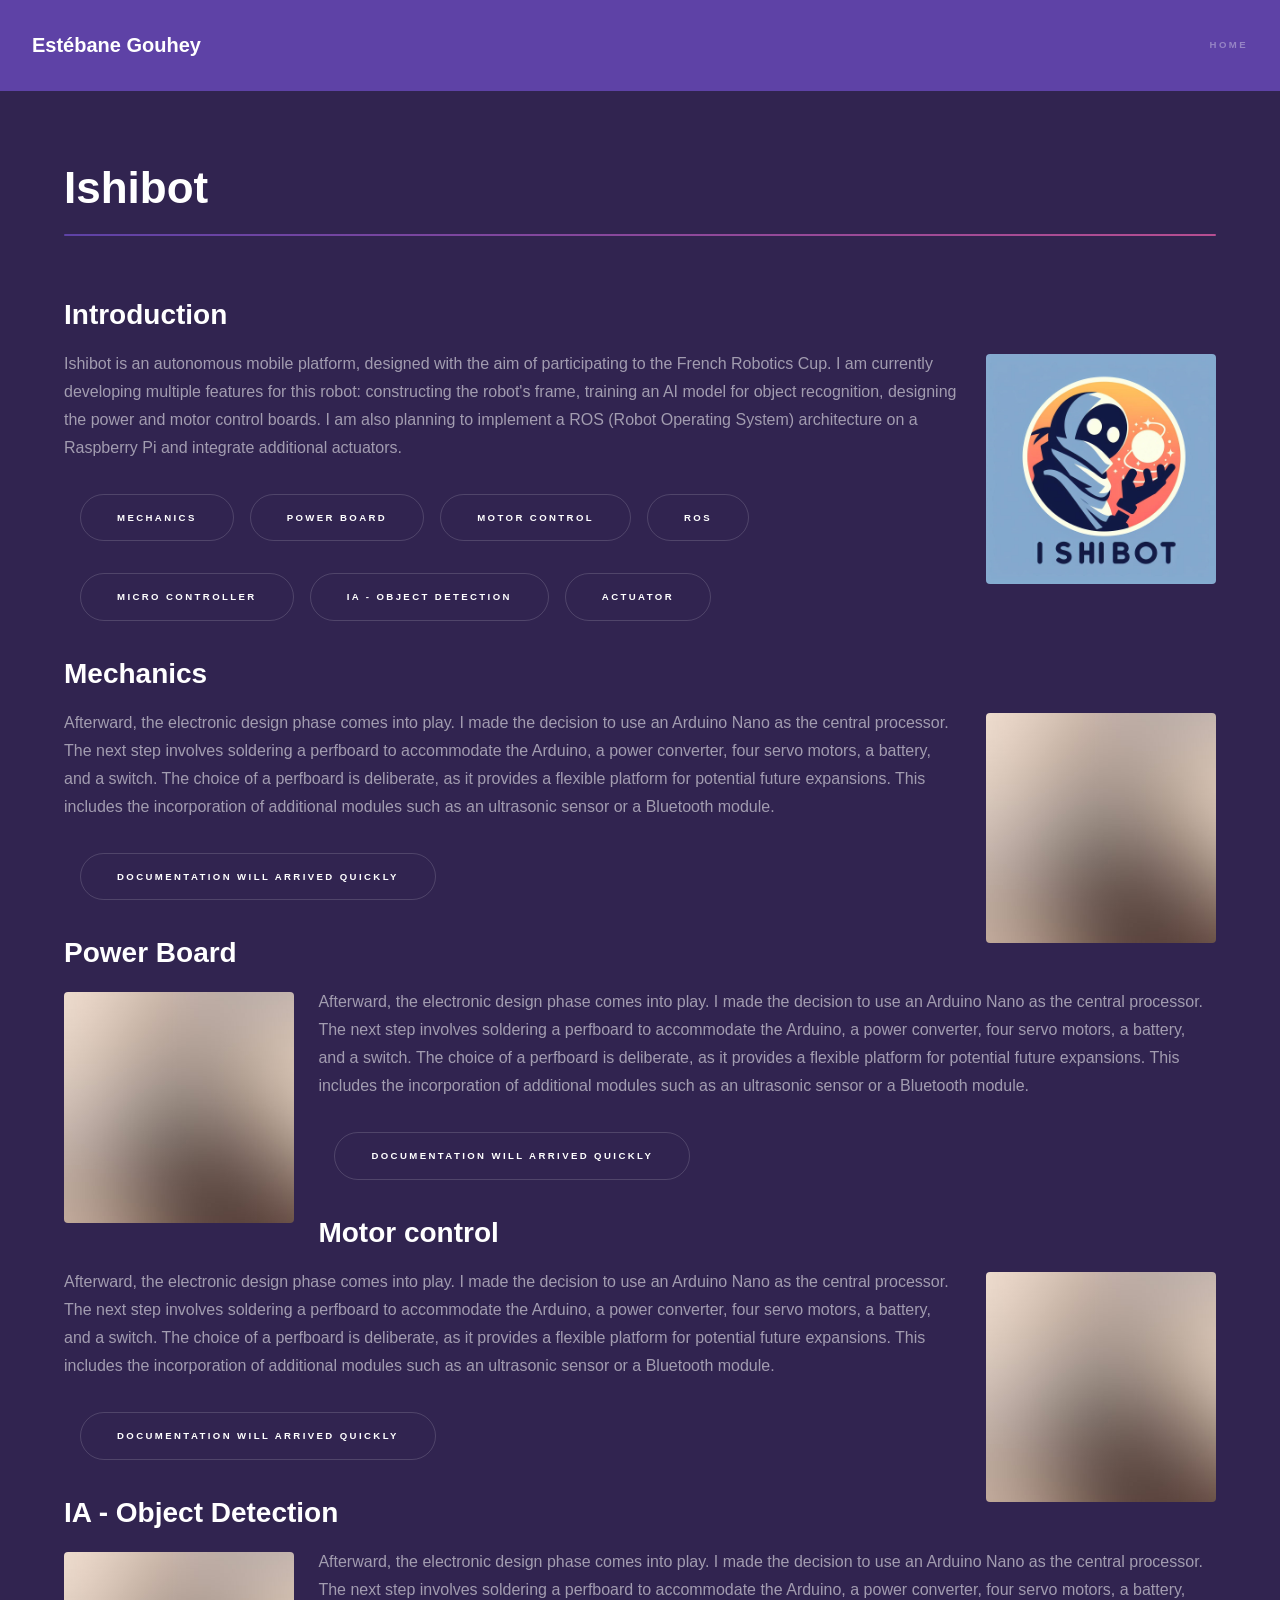
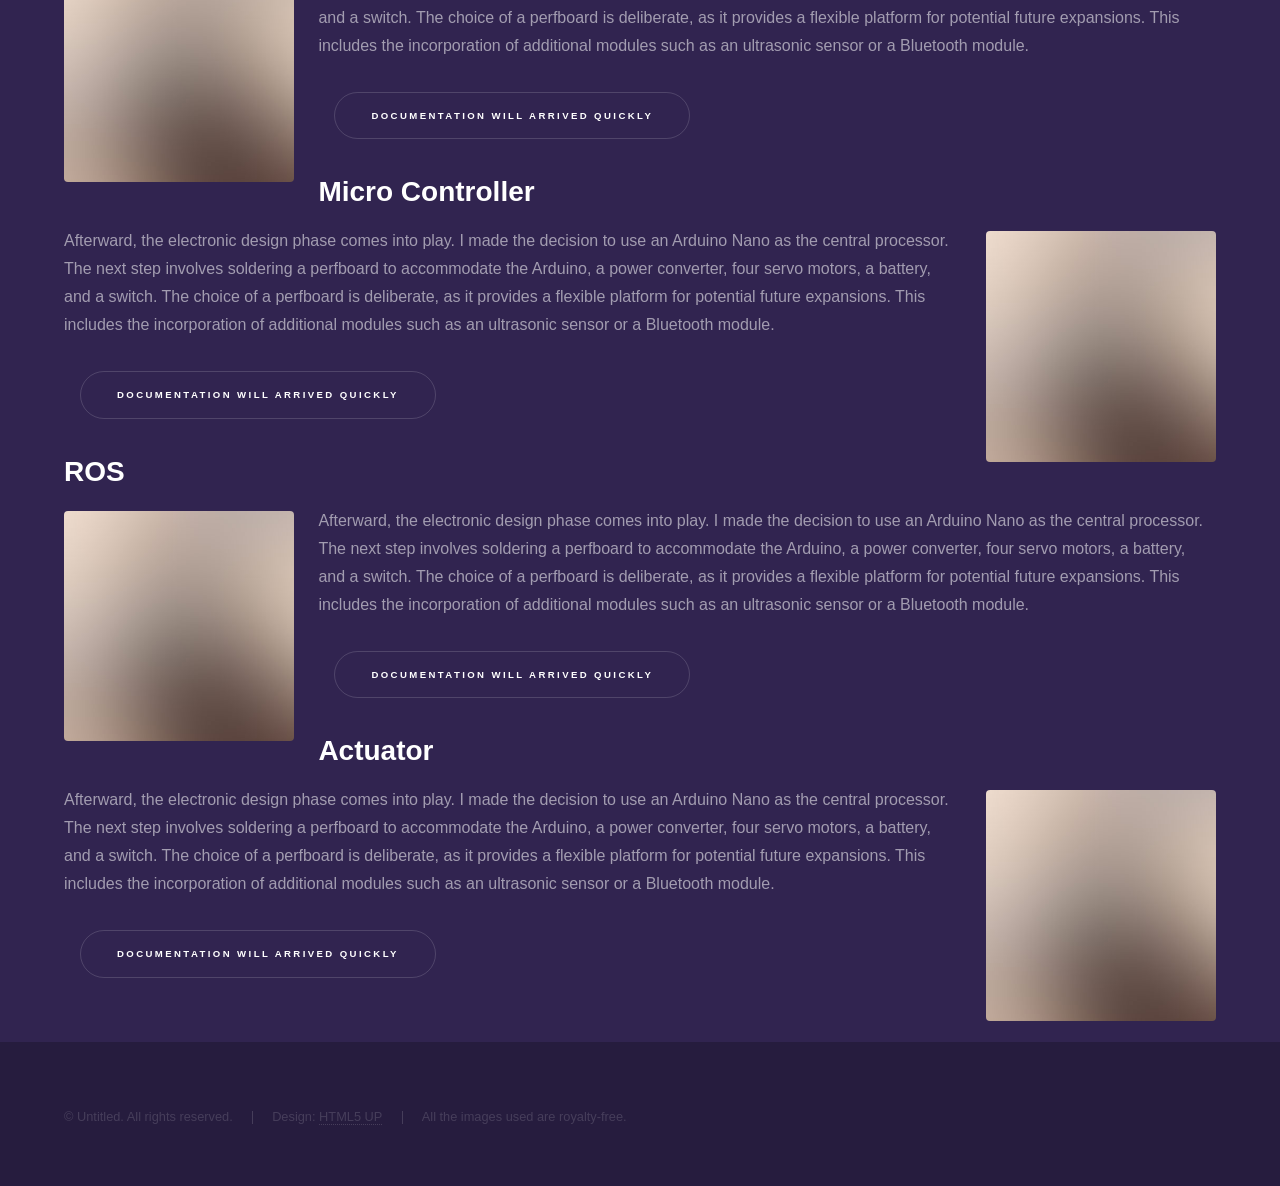
==== ishibot.html @ 33563139 "Add files via upload" ====
<!DOCTYPE HTML>
<html>
	<head>
		<title>ishibot</title>
		<meta charset="utf-8" />
		<meta name="viewport" content="width=device-width, initial-scale=1, user-scalable=no" />
		<link rel="stylesheet" href="assets/css/main.css" />
		<noscript><link rel="stylesheet" href="assets/css/noscript.css" /></noscript>
	</head>
	<body class="is-preload">

		<!-- Header -->
			<header id="header">
				<a href="index.html" class="title">Estébane Gouhey</a>
				<nav>
					<ul>
						<li><a href="index.html">Home</a></li>
					</ul>
				</nav>
			</header>

		<!-- Wrapper -->
			<div id="wrapper">

				<!-- Main -->
					<section id="main" class="wrapper">
						<div class="inner">
							<h1 class="major">Ishibot</h1>

							<section id="Introduction">
								<h2>Introduction</h2>
								<p><span class="image right"><img src="images/ishibot2.jpg" alt="" /></span>Ishibot is an autonomous mobile platform, designed with the aim of participating to the French Robotics Cup. I am currently developing multiple features for this robot: constructing the robot's frame, training an AI model for object recognition, designing the power and motor control boards. I am also planning to implement a ROS (Robot Operating System) architecture on a Raspberry Pi and integrate additional actuators.</p>
								<ul class="actions">
									<li><a href="#" class="button scrolly">Mechanics</a></li>
									<li><a href="#" class="button scrolly">Power Board</a></li>
									<li><a href="#" class="button scrolly">Motor Control</a></li>
									<li><a href="#" class="button scrolly">ROS</a></li>
								</ul>
								<ul class="actions">
									<li><a href="#" class="button scrolly">Micro Controller</a></li>
									<li><a href="#" class="button scrolly">IA - Object Detection</a></li>
									<li><a href="#" class="button scrolly">Actuator</a></li>
								</ul>
								
							</section>

							<section id="Mechanics">
								<h2>Mechanics</h2>
								<p><span class="image right"><img src="images/pic01.jpg" alt="" /></span>Afterward, the electronic design phase comes into play. I made the decision to use an Arduino Nano as the central processor. The next step involves soldering a perfboard to accommodate the Arduino, a power converter, four servo motors, a battery, and a switch. The choice of a perfboard is deliberate, as it provides a flexible platform for potential future expansions. This includes the incorporation of additional modules such as an ultrasonic sensor or a Bluetooth module.</p>
								<ul class="actions">
									<li><a href="" class="button">Documentation will arrived quickly</a></li>
								</ul>
							</section>

							<section id="Power Board">
								<h2>Power Board</h2>
								<p><span class="image left"><img src="images/pic01.jpg" alt="" /></span>Afterward, the electronic design phase comes into play. I made the decision to use an Arduino Nano as the central processor. The next step involves soldering a perfboard to accommodate the Arduino, a power converter, four servo motors, a battery, and a switch. The choice of a perfboard is deliberate, as it provides a flexible platform for potential future expansions. This includes the incorporation of additional modules such as an ultrasonic sensor or a Bluetooth module.</p>
								<ul class="actions">
									<li><a href="" class="button">Documentation will arrived quickly</a></li>
								</ul>
							</section>

							<section id="Motor control">
								<h2>Motor control</h2>
								<p><span class="image right"><img src="images/pic01.jpg" alt="" /></span>Afterward, the electronic design phase comes into play. I made the decision to use an Arduino Nano as the central processor. The next step involves soldering a perfboard to accommodate the Arduino, a power converter, four servo motors, a battery, and a switch. The choice of a perfboard is deliberate, as it provides a flexible platform for potential future expansions. This includes the incorporation of additional modules such as an ultrasonic sensor or a Bluetooth module.</p>
								<ul class="actions">
									<li><a href="" class="button">Documentation will arrived quickly</a></li>
								</ul>
							</section>

							<section id="IA - Object Detection">
								<h2>IA - Object Detection</h2>
								<p><span class="image left"><img src="images/pic01.jpg" alt="" /></span>Afterward, the electronic design phase comes into play. I made the decision to use an Arduino Nano as the central processor. The next step involves soldering a perfboard to accommodate the Arduino, a power converter, four servo motors, a battery, and a switch. The choice of a perfboard is deliberate, as it provides a flexible platform for potential future expansions. This includes the incorporation of additional modules such as an ultrasonic sensor or a Bluetooth module.</p>
								<ul class="actions">
									<li><a href="" class="button">Documentation will arrived quickly</a></li>
								</ul>
							</section>

							<section id="Micro Controller">
								<h2>Micro Controller</h2>
								<p><span class="image right"><img src="images/pic01.jpg" alt="" /></span>Afterward, the electronic design phase comes into play. I made the decision to use an Arduino Nano as the central processor. The next step involves soldering a perfboard to accommodate the Arduino, a power converter, four servo motors, a battery, and a switch. The choice of a perfboard is deliberate, as it provides a flexible platform for potential future expansions. This includes the incorporation of additional modules such as an ultrasonic sensor or a Bluetooth module.</p>
								<ul class="actions">
									<li><a href="" class="button">Documentation will arrived quickly</a></li>
								</ul>
							</section>

							<section id="ROS">
								<h2>ROS</h2>
								<p><span class="image left"><img src="images/pic01.jpg" alt="" /></span>Afterward, the electronic design phase comes into play. I made the decision to use an Arduino Nano as the central processor. The next step involves soldering a perfboard to accommodate the Arduino, a power converter, four servo motors, a battery, and a switch. The choice of a perfboard is deliberate, as it provides a flexible platform for potential future expansions. This includes the incorporation of additional modules such as an ultrasonic sensor or a Bluetooth module.</p>
								<ul class="actions">
									<li><a href="" class="button">Documentation will arrived quickly</a></li>
								</ul>
							</section>

							<section id="Actuator">
								<h2>Actuator</h2>
								<p><span class="image right"><img src="images/pic01.jpg" alt="" /></span>Afterward, the electronic design phase comes into play. I made the decision to use an Arduino Nano as the central processor. The next step involves soldering a perfboard to accommodate the Arduino, a power converter, four servo motors, a battery, and a switch. The choice of a perfboard is deliberate, as it provides a flexible platform for potential future expansions. This includes the incorporation of additional modules such as an ultrasonic sensor or a Bluetooth module.</p>
								<ul class="actions">
									<li><a href="" class="button">Documentation will arrived quickly</a></li>
								</ul>
							</section>
						</div>
					</section>

					

			</div>

		<!-- Footer -->
			<footer id="footer" class="wrapper alt">
				<div class="inner">
					<ul class="menu">
						<li>&copy; Untitled. All rights reserved.</li><li>Design: <a href="http://html5up.net">HTML5 UP</a></li><li>All the images used are royalty-free.</li>
					</ul>
				</div>
			</footer>

		<!-- Scripts -->
			<script src="assets/js/jquery.min.js"></script>
			<script src="assets/js/jquery.scrollex.min.js"></script>
			<script src="assets/js/jquery.scrolly.min.js"></script>
			<script src="assets/js/browser.min.js"></script>
			<script src="assets/js/breakpoints.min.js"></script>
			<script src="assets/js/util.js"></script>
			<script src="assets/js/main.js"></script>

	</body>
</html>
---- assets/css/main.css ----
@import url(fontawesome-all.min.css);

/*
	Hyperspace by HTML5 UP
	html5up.net | @ajlkn
	Free for personal and commercial use under the CCA 3.0 license (html5up.net/license)
*/

html, body, div, span, applet, object,
iframe, h1, h2, h3, h4, h5, h6, p, blockquote,
pre, a, abbr, acronym, address, big, cite,
code, del, dfn, em, img, ins, kbd, q, s, samp,
small, strike, strong, sub, sup, tt, var, b,
u, i, center, dl, dt, dd, ol, ul, li, fieldset,
form, label, legend, table, caption, tbody,
tfoot, thead, tr, th, td, article, aside,
canvas, details, embed, figure, figcaption,
footer, header, hgroup, menu, nav, output, ruby,
section, summary, time, mark, audio, video {
	margin: 0;
	padding: 0;
	border: 0;
	font-size: 100%;
	font: inherit;
	vertical-align: baseline;}

article, aside, details, figcaption, figure,
footer, header, hgroup, menu, nav, section {
	display: block;}

body {
	line-height: 1;
}

ol, ul {
	list-style: none;
}

blockquote, q {
	quotes: none;
}

	blockquote:before, blockquote:after, q:before, q:after {
		content: '';
		content: none;
	}

table {
	border-collapse: collapse;
	border-spacing: 0;
}

body {
	-webkit-text-size-adjust: none;
}

mark {
	background-color: transparent;
	color: inherit;
}

input::-moz-focus-inner {
	border: 0;
	padding: 0;
}

input, select, textarea {
	-moz-appearance: none;
	-webkit-appearance: none;
	-ms-appearance: none;
	appearance: none;
}

/* Basic */

	@-ms-viewport {
		width: device-width;
	}

	body {
		-ms-overflow-style: scrollbar;
	}

	@media screen and (max-width: 480px) {

		html, body {
			min-width: 320px;
		}

	}

	html {
		box-sizing: border-box;
	}

	*, *:before, *:after {
		box-sizing: inherit;
	}

	body {
		background: #312450;
	}

		body.is-preload *, body.is-preload *:before, body.is-preload *:after {
			-moz-animation: none !important;
			-webkit-animation: none !important;
			-ms-animation: none !important;
			animation: none !important;
			-moz-transition: none !important;
			-webkit-transition: none !important;
			-ms-transition: none !important;
			transition: none !important;
		}

/* Type */

	body, input, select, textarea {
		color: rgba(255, 255, 255, 0.55);
		font-family: Arial, Helvetica, sans-serif;
		font-size: 16.5pt;
		font-weight: normal;
		line-height: 1.75;
	}

		@media screen and (max-width: 1680px) {

			body, input, select, textarea {
				font-size: 13pt;
			}

		}

		@media screen and (max-width: 1280px) {

			body, input, select, textarea {
				font-size: 12pt;
			}

		}

		@media screen and (max-width: 360px) {

			body, input, select, textarea {
				font-size: 11pt;
			}

		}

	a {
		-moz-transition: color 0.2s ease, border-bottom-color 0.2s ease;
		-webkit-transition: color 0.2s ease, border-bottom-color 0.2s ease;
		-ms-transition: color 0.2s ease, border-bottom-color 0.2s ease;
		transition: color 0.2s ease, border-bottom-color 0.2s ease;
		border-bottom: dotted 1px rgba(255, 255, 255, 0.35);
		color: inherit;
		text-decoration: none;
	}

		a:hover {
			border-bottom-color: transparent;
			color: #ffffff;
		}

	strong, b {
		color: #ffffff;
		font-weight: bold;
	}

	em, i {
		font-style: italic;
	}

	p {
		margin: 0 0 2em 0;
	}

	h1, h2, h3, h4, h5, h6 {
		color: #ffffff;
		font-weight: bold;
		line-height: 1.5;
		margin: 0 0 0.5em 0;
	}

		h1 a, h2 a, h3 a, h4 a, h5 a, h6 a {
			color: inherit;
			text-decoration: none;
		}

	h1 {
		font-size: 2.75em;
	}

		h1.major {
			margin: 0 0 1.3em 0;
			position: relative;
			padding-bottom: 0.35em;
		}

			h1.major:after {
				background-image: -moz-linear-gradient(to right, #5e42a6, #b74e91);
				background-image: -webkit-linear-gradient(to right, #5e42a6, #b74e91);
				background-image: -ms-linear-gradient(to right, #5e42a6, #b74e91);
				background-image: linear-gradient(to right, #5e42a6, #b74e91);
				-moz-transition: max-width 0.2s ease;
				-webkit-transition: max-width 0.2s ease;
				-ms-transition: max-width 0.2s ease;
				transition: max-width 0.2s ease;
				border-radius: 0.2em;
				bottom: 0;
				content: '';
				height: 0.05em;
				position: absolute;
				right: 0;
				width: 100%;
			}

	h2 {
		font-size: 1.75em;
	}

	h3 {
		font-size: 1.1em;
	}

	h4 {
		font-size: 1em;
	}

	h5 {
		font-size: 0.8em;
	}

	h6 {
		font-size: 0.6em;
	}

	@media screen and (max-width: 736px) {

		h1 {
			font-size: 2em;
		}

		h2 {
			font-size: 1.25em;
		}

		h3 {
			font-size: 1em;
		}

		h4 {
			font-size: 0.8em;
		}

		h5 {
			font-size: 0.6em;
		}

		h6 {
			font-size: 0.6em;
		}

	}

	sub {
		font-size: 0.8em;
		position: relative;
		top: 0.5em;
	}

	sup {
		font-size: 0.8em;
		position: relative;
		top: -0.5em;
	}

	blockquote {
		border-left: solid 4px rgba(255, 255, 255, 0.15);
		font-style: italic;
		margin: 0 0 2em 0;
		padding: 0.5em 0 0.5em 2em;
	}

	code {
		background: rgba(255, 255, 255, 0.05);
		border-radius: 0.25em;
		border: solid 1px rgba(255, 255, 255, 0.15);
		font-family: "Courier New", monospace;
		font-size: 0.9em;
		margin: 0 0.25em;
		padding: 0.25em 0.65em;
	}

	pre {
		-webkit-overflow-scrolling: touch;
		font-family: "Courier New", monospace;
		font-size: 0.9em;
		margin: 0 0 2em 0;
	}

		pre code {
			display: block;
			line-height: 1.75em;
			padding: 1em 1.5em;
			overflow-x: auto;
		}

	hr {
		border: 0;
		border-bottom: solid 1px rgba(255, 255, 255, 0.15);
		margin: 2em 0;
	}

		hr.major {
			margin: 3em 0;
		}

	.align-left {
		text-align: left;
	}

	.align-center {
		text-align: center;
	}

	.align-right {
		text-align: right;
	}

/* Row */

	.row {
		display: flex;
		flex-wrap: wrap;
		box-sizing: border-box;
		align-items: stretch;
	}

		.row > * {
			box-sizing: border-box;
		}

		.row.gtr-uniform > * > :last-child {
			margin-bottom: 0;
		}

		.row.aln-left {
			justify-content: flex-start;
		}

		.row.aln-center {
			justify-content: center;
		}

		.row.aln-right {
			justify-content: flex-end;
		}

		.row.aln-top {
			align-items: flex-start;
		}

		.row.aln-middle {
			align-items: center;
		}

		.row.aln-bottom {
			align-items: flex-end;
		}

		.row > .imp {
			order: -1;
		}

		.row > .col-1 {
			width: 8.33333%;
		}

		.row > .off-1 {
			margin-left: 8.33333%;
		}

		.row > .col-2 {
			width: 16.66667%;
		}

		.row > .off-2 {
			margin-left: 16.66667%;
		}

		.row > .col-3 {
			width: 25%;
		}

		.row > .off-3 {
			margin-left: 25%;
		}

		.row > .col-4 {
			width: 33.33333%;
		}

		.row > .off-4 {
			margin-left: 33.33333%;
		}

		.row > .col-5 {
			width: 41.66667%;
		}

		.row > .off-5 {
			margin-left: 41.66667%;
		}

		.row > .col-6 {
			width: 50%;
		}

		.row > .off-6 {
			margin-left: 50%;
		}

		.row > .col-7 {
			width: 58.33333%;
		}

		.row > .off-7 {
			margin-left: 58.33333%;
		}

		.row > .col-8 {
			width: 66.66667%;
		}

		.row > .off-8 {
			margin-left: 66.66667%;
		}

		.row > .col-9 {
			width: 75%;
		}

		.row > .off-9 {
			margin-left: 75%;
		}

		.row > .col-10 {
			width: 83.33333%;
		}

		.row > .off-10 {
			margin-left: 83.33333%;
		}

		.row > .col-11 {
			width: 91.66667%;
		}

		.row > .off-11 {
			margin-left: 91.66667%;
		}

		.row > .col-12 {
			width: 100%;
		}

		.row > .off-12 {
			margin-left: 100%;
		}

		.row.gtr-0 {
			margin-top: 0;
			margin-left: 0em;
		}

			.row.gtr-0 > * {
				padding: 0 0 0 0em;
			}

			.row.gtr-0.gtr-uniform {
				margin-top: 0em;
			}

				.row.gtr-0.gtr-uniform > * {
					padding-top: 0em;
				}

		.row.gtr-25 {
			margin-top: 0;
			margin-left: -0.375em;
		}

			.row.gtr-25 > * {
				padding: 0 0 0 0.375em;
			}

			.row.gtr-25.gtr-uniform {
				margin-top: -0.375em;
			}

				.row.gtr-25.gtr-uniform > * {
					padding-top: 0.375em;
				}

		.row.gtr-50 {
			margin-top: 0;
			margin-left: -0.75em;
		}

			.row.gtr-50 > * {
				padding: 0 0 0 0.75em;
			}

			.row.gtr-50.gtr-uniform {
				margin-top: -0.75em;
			}

				.row.gtr-50.gtr-uniform > * {
					padding-top: 0.75em;
				}

		.row {
			margin-top: 0;
			margin-left: -1.5em;
		}

			.row > * {
				padding: 0 0 0 1.5em;
			}

			.row.gtr-uniform {
				margin-top: -1.5em;
			}

				.row.gtr-uniform > * {
					padding-top: 1.5em;
				}

		.row.gtr-150 {
			margin-top: 0;
			margin-left: -2.25em;
		}

			.row.gtr-150 > * {
				padding: 0 0 0 2.25em;
			}

			.row.gtr-150.gtr-uniform {
				margin-top: -2.25em;
			}

				.row.gtr-150.gtr-uniform > * {
					padding-top: 2.25em;
				}

		.row.gtr-200 {
			margin-top: 0;
			margin-left: -3em;
		}

			.row.gtr-200 > * {
				padding: 0 0 0 3em;
			}

			.row.gtr-200.gtr-uniform {
				margin-top: -3em;
			}

				.row.gtr-200.gtr-uniform > * {
					padding-top: 3em;
				}

		@media screen and (max-width: 1680px) {

			.row {
				display: flex;
				flex-wrap: wrap;
				box-sizing: border-box;
				align-items: stretch;
			}

				.row > * {
					box-sizing: border-box;
				}

				.row.gtr-uniform > * > :last-child {
					margin-bottom: 0;
				}

				.row.aln-left {
					justify-content: flex-start;
				}

				.row.aln-center {
					justify-content: center;
				}

				.row.aln-right {
					justify-content: flex-end;
				}

				.row.aln-top {
					align-items: flex-start;
				}

				.row.aln-middle {
					align-items: center;
				}

				.row.aln-bottom {
					align-items: flex-end;
				}

				.row > .imp-xlarge {
					order: -1;
				}

				.row > .col-1-xlarge {
					width: 8.33333%;
				}

				.row > .off-1-xlarge {
					margin-left: 8.33333%;
				}

				.row > .col-2-xlarge {
					width: 16.66667%;
				}

				.row > .off-2-xlarge {
					margin-left: 16.66667%;
				}

				.row > .col-3-xlarge {
					width: 25%;
				}

				.row > .off-3-xlarge {
					margin-left: 25%;
				}

				.row > .col-4-xlarge {
					width: 33.33333%;
				}

				.row > .off-4-xlarge {
					margin-left: 33.33333%;
				}

				.row > .col-5-xlarge {
					width: 41.66667%;
				}

				.row > .off-5-xlarge {
					margin-left: 41.66667%;
				}

				.row > .col-6-xlarge {
					width: 50%;
				}

				.row > .off-6-xlarge {
					margin-left: 50%;
				}

				.row > .col-7-xlarge {
					width: 58.33333%;
				}

				.row > .off-7-xlarge {
					margin-left: 58.33333%;
				}

				.row > .col-8-xlarge {
					width: 66.66667%;
				}

				.row > .off-8-xlarge {
					margin-left: 66.66667%;
				}

				.row > .col-9-xlarge {
					width: 75%;
				}

				.row > .off-9-xlarge {
					margin-left: 75%;
				}

				.row > .col-10-xlarge {
					width: 83.33333%;
				}

				.row > .off-10-xlarge {
					margin-left: 83.33333%;
				}

				.row > .col-11-xlarge {
					width: 91.66667%;
				}

				.row > .off-11-xlarge {
					margin-left: 91.66667%;
				}

				.row > .col-12-xlarge {
					width: 100%;
				}

				.row > .off-12-xlarge {
					margin-left: 100%;
				}

				.row.gtr-0 {
					margin-top: 0;
					margin-left: 0em;
				}

					.row.gtr-0 > * {
						padding: 0 0 0 0em;
					}

					.row.gtr-0.gtr-uniform {
						margin-top: 0em;
					}

						.row.gtr-0.gtr-uniform > * {
							padding-top: 0em;
						}

				.row.gtr-25 {
					margin-top: 0;
					margin-left: -0.375em;
				}

					.row.gtr-25 > * {
						padding: 0 0 0 0.375em;
					}

					.row.gtr-25.gtr-uniform {
						margin-top: -0.375em;
					}

						.row.gtr-25.gtr-uniform > * {
							padding-top: 0.375em;
						}

				.row.gtr-50 {
					margin-top: 0;
					margin-left: -0.75em;
				}

					.row.gtr-50 > * {
						padding: 0 0 0 0.75em;
					}

					.row.gtr-50.gtr-uniform {
						margin-top: -0.75em;
					}

						.row.gtr-50.gtr-uniform > * {
							padding-top: 0.75em;
						}

				.row {
					margin-top: 0;
					margin-left: -1.5em;
				}

					.row > * {
						padding: 0 0 0 1.5em;
					}

					.row.gtr-uniform {
						margin-top: -1.5em;
					}

						.row.gtr-uniform > * {
							padding-top: 1.5em;
						}

				.row.gtr-150 {
					margin-top: 0;
					margin-left: -2.25em;
				}

					.row.gtr-150 > * {
						padding: 0 0 0 2.25em;
					}

					.row.gtr-150.gtr-uniform {
						margin-top: -2.25em;
					}

						.row.gtr-150.gtr-uniform > * {
							padding-top: 2.25em;
						}

				.row.gtr-200 {
					margin-top: 0;
					margin-left: -3em;
				}

					.row.gtr-200 > * {
						padding: 0 0 0 3em;
					}

					.row.gtr-200.gtr-uniform {
						margin-top: -3em;
					}

						.row.gtr-200.gtr-uniform > * {
							padding-top: 3em;
						}

		}

		@media screen and (max-width: 1280px) {

			.row {
				display: flex;
				flex-wrap: wrap;
				box-sizing: border-box;
				align-items: stretch;
			}

				.row > * {
					box-sizing: border-box;
				}

				.row.gtr-uniform > * > :last-child {
					margin-bottom: 0;
				}

				.row.aln-left {
					justify-content: flex-start;
				}

				.row.aln-center {
					justify-content: center;
				}

				.row.aln-right {
					justify-content: flex-end;
				}

				.row.aln-top {
					align-items: flex-start;
				}

				.row.aln-middle {
					align-items: center;
				}

				.row.aln-bottom {
					align-items: flex-end;
				}

				.row > .imp-large {
					order: -1;
				}

				.row > .col-1-large {
					width: 8.33333%;
				}

				.row > .off-1-large {
					margin-left: 8.33333%;
				}

				.row > .col-2-large {
					width: 16.66667%;
				}

				.row > .off-2-large {
					margin-left: 16.66667%;
				}

				.row > .col-3-large {
					width: 25%;
				}

				.row > .off-3-large {
					margin-left: 25%;
				}

				.row > .col-4-large {
					width: 33.33333%;
				}

				.row > .off-4-large {
					margin-left: 33.33333%;
				}

				.row > .col-5-large {
					width: 41.66667%;
				}

				.row > .off-5-large {
					margin-left: 41.66667%;
				}

				.row > .col-6-large {
					width: 50%;
				}

				.row > .off-6-large {
					margin-left: 50%;
				}

				.row > .col-7-large {
					width: 58.33333%;
				}

				.row > .off-7-large {
					margin-left: 58.33333%;
				}

				.row > .col-8-large {
					width: 66.66667%;
				}

				.row > .off-8-large {
					margin-left: 66.66667%;
				}

				.row > .col-9-large {
					width: 75%;
				}

				.row > .off-9-large {
					margin-left: 75%;
				}

				.row > .col-10-large {
					width: 83.33333%;
				}

				.row > .off-10-large {
					margin-left: 83.33333%;
				}

				.row > .col-11-large {
					width: 91.66667%;
				}

				.row > .off-11-large {
					margin-left: 91.66667%;
				}

				.row > .col-12-large {
					width: 100%;
				}

				.row > .off-12-large {
					margin-left: 100%;
				}

				.row.gtr-0 {
					margin-top: 0;
					margin-left: 0em;
				}

					.row.gtr-0 > * {
						padding: 0 0 0 0em;
					}

					.row.gtr-0.gtr-uniform {
						margin-top: 0em;
					}

						.row.gtr-0.gtr-uniform > * {
							padding-top: 0em;
						}

				.row.gtr-25 {
					margin-top: 0;
					margin-left: -0.375em;
				}

					.row.gtr-25 > * {
						padding: 0 0 0 0.375em;
					}

					.row.gtr-25.gtr-uniform {
						margin-top: -0.375em;
					}

						.row.gtr-25.gtr-uniform > * {
							padding-top: 0.375em;
						}

				.row.gtr-50 {
					margin-top: 0;
					margin-left: -0.75em;
				}

					.row.gtr-50 > * {
						padding: 0 0 0 0.75em;
					}

					.row.gtr-50.gtr-uniform {
						margin-top: -0.75em;
					}

						.row.gtr-50.gtr-uniform > * {
							padding-top: 0.75em;
						}

				.row {
					margin-top: 0;
					margin-left: -1.5em;
				}

					.row > * {
						padding: 0 0 0 1.5em;
					}

					.row.gtr-uniform {
						margin-top: -1.5em;
					}

						.row.gtr-uniform > * {
							padding-top: 1.5em;
						}

				.row.gtr-150 {
					margin-top: 0;
					margin-left: -2.25em;
				}

					.row.gtr-150 > * {
						padding: 0 0 0 2.25em;
					}

					.row.gtr-150.gtr-uniform {
						margin-top: -2.25em;
					}

						.row.gtr-150.gtr-uniform > * {
							padding-top: 2.25em;
						}

				.row.gtr-200 {
					margin-top: 0;
					margin-left: -3em;
				}

					.row.gtr-200 > * {
						padding: 0 0 0 3em;
					}

					.row.gtr-200.gtr-uniform {
						margin-top: -3em;
					}

						.row.gtr-200.gtr-uniform > * {
							padding-top: 3em;
						}

		}

		@media screen and (max-width: 980px) {

			.row {
				display: flex;
				flex-wrap: wrap;
				box-sizing: border-box;
				align-items: stretch;
			}

				.row > * {
					box-sizing: border-box;
				}

				.row.gtr-uniform > * > :last-child {
					margin-bottom: 0;
				}

				.row.aln-left {
					justify-content: flex-start;
				}

				.row.aln-center {
					justify-content: center;
				}

				.row.aln-right {
					justify-content: flex-end;
				}

				.row.aln-top {
					align-items: flex-start;
				}

				.row.aln-middle {
					align-items: center;
				}

				.row.aln-bottom {
					align-items: flex-end;
				}

				.row > .imp-medium {
					order: -1;
				}

				.row > .col-1-medium {
					width: 8.33333%;
				}

				.row > .off-1-medium {
					margin-left: 8.33333%;
				}

				.row > .col-2-medium {
					width: 16.66667%;
				}

				.row > .off-2-medium {
					margin-left: 16.66667%;
				}

				.row > .col-3-medium {
					width: 25%;
				}

				.row > .off-3-medium {
					margin-left: 25%;
				}

				.row > .col-4-medium {
					width: 33.33333%;
				}

				.row > .off-4-medium {
					margin-left: 33.33333%;
				}

				.row > .col-5-medium {
					width: 41.66667%;
				}

				.row > .off-5-medium {
					margin-left: 41.66667%;
				}

				.row > .col-6-medium {
					width: 50%;
				}

				.row > .off-6-medium {
					margin-left: 50%;
				}

				.row > .col-7-medium {
					width: 58.33333%;
				}

				.row > .off-7-medium {
					margin-left: 58.33333%;
				}

				.row > .col-8-medium {
					width: 66.66667%;
				}

				.row > .off-8-medium {
					margin-left: 66.66667%;
				}

				.row > .col-9-medium {
					width: 75%;
				}

				.row > .off-9-medium {
					margin-left: 75%;
				}

				.row > .col-10-medium {
					width: 83.33333%;
				}

				.row > .off-10-medium {
					margin-left: 83.33333%;
				}

				.row > .col-11-medium {
					width: 91.66667%;
				}

				.row > .off-11-medium {
					margin-left: 91.66667%;
				}

				.row > .col-12-medium {
					width: 100%;
				}

				.row > .off-12-medium {
					margin-left: 100%;
				}

				.row.gtr-0 {
					margin-top: 0;
					margin-left: 0em;
				}

					.row.gtr-0 > * {
						padding: 0 0 0 0em;
					}

					.row.gtr-0.gtr-uniform {
						margin-top: 0em;
					}

						.row.gtr-0.gtr-uniform > * {
							padding-top: 0em;
						}

				.row.gtr-25 {
					margin-top: 0;
					margin-left: -0.375em;
				}

					.row.gtr-25 > * {
						padding: 0 0 0 0.375em;
					}

					.row.gtr-25.gtr-uniform {
						margin-top: -0.375em;
					}

						.row.gtr-25.gtr-uniform > * {
							padding-top: 0.375em;
						}

				.row.gtr-50 {
					margin-top: 0;
					margin-left: -0.75em;
				}

					.row.gtr-50 > * {
						padding: 0 0 0 0.75em;
					}

					.row.gtr-50.gtr-uniform {
						margin-top: -0.75em;
					}

						.row.gtr-50.gtr-uniform > * {
							padding-top: 0.75em;
						}

				.row {
					margin-top: 0;
					margin-left: -1.5em;
				}

					.row > * {
						padding: 0 0 0 1.5em;
					}

					.row.gtr-uniform {
						margin-top: -1.5em;
					}

						.row.gtr-uniform > * {
							padding-top: 1.5em;
						}

				.row.gtr-150 {
					margin-top: 0;
					margin-left: -2.25em;
				}

					.row.gtr-150 > * {
						padding: 0 0 0 2.25em;
					}

					.row.gtr-150.gtr-uniform {
						margin-top: -2.25em;
					}

						.row.gtr-150.gtr-uniform > * {
							padding-top: 2.25em;
						}

				.row.gtr-200 {
					margin-top: 0;
					margin-left: -3em;
				}

					.row.gtr-200 > * {
						padding: 0 0 0 3em;
					}

					.row.gtr-200.gtr-uniform {
						margin-top: -3em;
					}

						.row.gtr-200.gtr-uniform > * {
							padding-top: 3em;
						}

		}

		@media screen and (max-width: 736px) {

			.row {
				display: flex;
				flex-wrap: wrap;
				box-sizing: border-box;
				align-items: stretch;
			}

				.row > * {
					box-sizing: border-box;
				}

				.row.gtr-uniform > * > :last-child {
					margin-bottom: 0;
				}

				.row.aln-left {
					justify-content: flex-start;
				}

				.row.aln-center {
					justify-content: center;
				}

				.row.aln-right {
					justify-content: flex-end;
				}

				.row.aln-top {
					align-items: flex-start;
				}

				.row.aln-middle {
					align-items: center;
				}

				.row.aln-bottom {
					align-items: flex-end;
				}

				.row > .imp-small {
					order: -1;
				}

				.row > .col-1-small {
					width: 8.33333%;
				}

				.row > .off-1-small {
					margin-left: 8.33333%;
				}

				.row > .col-2-small {
					width: 16.66667%;
				}

				.row > .off-2-small {
					margin-left: 16.66667%;
				}

				.row > .col-3-small {
					width: 25%;
				}

				.row > .off-3-small {
					margin-left: 25%;
				}

				.row > .col-4-small {
					width: 33.33333%;
				}

				.row > .off-4-small {
					margin-left: 33.33333%;
				}

				.row > .col-5-small {
					width: 41.66667%;
				}

				.row > .off-5-small {
					margin-left: 41.66667%;
				}

				.row > .col-6-small {
					width: 50%;
				}

				.row > .off-6-small {
					margin-left: 50%;
				}

				.row > .col-7-small {
					width: 58.33333%;
				}

				.row > .off-7-small {
					margin-left: 58.33333%;
				}

				.row > .col-8-small {
					width: 66.66667%;
				}

				.row > .off-8-small {
					margin-left: 66.66667%;
				}

				.row > .col-9-small {
					width: 75%;
				}

				.row > .off-9-small {
					margin-left: 75%;
				}

				.row > .col-10-small {
					width: 83.33333%;
				}

				.row > .off-10-small {
					margin-left: 83.33333%;
				}

				.row > .col-11-small {
					width: 91.66667%;
				}

				.row > .off-11-small {
					margin-left: 91.66667%;
				}

				.row > .col-12-small {
					width: 100%;
				}

				.row > .off-12-small {
					margin-left: 100%;
				}

				.row.gtr-0 {
					margin-top: 0;
					margin-left: 0em;
				}

					.row.gtr-0 > * {
						padding: 0 0 0 0em;
					}

					.row.gtr-0.gtr-uniform {
						margin-top: 0em;
					}

						.row.gtr-0.gtr-uniform > * {
							padding-top: 0em;
						}

				.row.gtr-25 {
					margin-top: 0;
					margin-left: -0.375em;
				}

					.row.gtr-25 > * {
						padding: 0 0 0 0.375em;
					}

					.row.gtr-25.gtr-uniform {
						margin-top: -0.375em;
					}

						.row.gtr-25.gtr-uniform > * {
							padding-top: 0.375em;
						}

				.row.gtr-50 {
					margin-top: 0;
					margin-left: -0.75em;
				}

					.row.gtr-50 > * {
						padding: 0 0 0 0.75em;
					}

					.row.gtr-50.gtr-uniform {
						margin-top: -0.75em;
					}

						.row.gtr-50.gtr-uniform > * {
							padding-top: 0.75em;
						}

				.row {
					margin-top: 0;
					margin-left: -1.5em;
				}

					.row > * {
						padding: 0 0 0 1.5em;
					}

					.row.gtr-uniform {
						margin-top: -1.5em;
					}

						.row.gtr-uniform > * {
							padding-top: 1.5em;
						}

				.row.gtr-150 {
					margin-top: 0;
					margin-left: -2.25em;
				}

					.row.gtr-150 > * {
						padding: 0 0 0 2.25em;
					}

					.row.gtr-150.gtr-uniform {
						margin-top: -2.25em;
					}

						.row.gtr-150.gtr-uniform > * {
							padding-top: 2.25em;
						}

				.row.gtr-200 {
					margin-top: 0;
					margin-left: -3em;
				}

					.row.gtr-200 > * {
						padding: 0 0 0 3em;
					}

					.row.gtr-200.gtr-uniform {
						margin-top: -3em;
					}

						.row.gtr-200.gtr-uniform > * {
							padding-top: 3em;
						}

		}

		@media screen and (max-width: 480px) {

			.row {
				display: flex;
				flex-wrap: wrap;
				box-sizing: border-box;
				align-items: stretch;
			}

				.row > * {
					box-sizing: border-box;
				}

				.row.gtr-uniform > * > :last-child {
					margin-bottom: 0;
				}

				.row.aln-left {
					justify-content: flex-start;
				}

				.row.aln-center {
					justify-content: center;
				}

				.row.aln-right {
					justify-content: flex-end;
				}

				.row.aln-top {
					align-items: flex-start;
				}

				.row.aln-middle {
					align-items: center;
				}

				.row.aln-bottom {
					align-items: flex-end;
				}

				.row > .imp-xsmall {
					order: -1;
				}

				.row > .col-1-xsmall {
					width: 8.33333%;
				}

				.row > .off-1-xsmall {
					margin-left: 8.33333%;
				}

				.row > .col-2-xsmall {
					width: 16.66667%;
				}

				.row > .off-2-xsmall {
					margin-left: 16.66667%;
				}

				.row > .col-3-xsmall {
					width: 25%;
				}

				.row > .off-3-xsmall {
					margin-left: 25%;
				}

				.row > .col-4-xsmall {
					width: 33.33333%;
				}

				.row > .off-4-xsmall {
					margin-left: 33.33333%;
				}

				.row > .col-5-xsmall {
					width: 41.66667%;
				}

				.row > .off-5-xsmall {
					margin-left: 41.66667%;
				}

				.row > .col-6-xsmall {
					width: 50%;
				}

				.row > .off-6-xsmall {
					margin-left: 50%;
				}

				.row > .col-7-xsmall {
					width: 58.33333%;
				}

				.row > .off-7-xsmall {
					margin-left: 58.33333%;
				}

				.row > .col-8-xsmall {
					width: 66.66667%;
				}

				.row > .off-8-xsmall {
					margin-left: 66.66667%;
				}

				.row > .col-9-xsmall {
					width: 75%;
				}

				.row > .off-9-xsmall {
					margin-left: 75%;
				}

				.row > .col-10-xsmall {
					width: 83.33333%;
				}

				.row > .off-10-xsmall {
					margin-left: 83.33333%;
				}

				.row > .col-11-xsmall {
					width: 91.66667%;
				}

				.row > .off-11-xsmall {
					margin-left: 91.66667%;
				}

				.row > .col-12-xsmall {
					width: 100%;
				}

				.row > .off-12-xsmall {
					margin-left: 100%;
				}

				.row.gtr-0 {
					margin-top: 0;
					margin-left: 0em;
				}

					.row.gtr-0 > * {
						padding: 0 0 0 0em;
					}

					.row.gtr-0.gtr-uniform {
						margin-top: 0em;
					}

						.row.gtr-0.gtr-uniform > * {
							padding-top: 0em;
						}

				.row.gtr-25 {
					margin-top: 0;
					margin-left: -0.375em;
				}

					.row.gtr-25 > * {
						padding: 0 0 0 0.375em;
					}

					.row.gtr-25.gtr-uniform {
						margin-top: -0.375em;
					}

						.row.gtr-25.gtr-uniform > * {
							padding-top: 0.375em;
						}

				.row.gtr-50 {
					margin-top: 0;
					margin-left: -0.75em;
				}

					.row.gtr-50 > * {
						padding: 0 0 0 0.75em;
					}

					.row.gtr-50.gtr-uniform {
						margin-top: -0.75em;
					}

						.row.gtr-50.gtr-uniform > * {
							padding-top: 0.75em;
						}

				.row {
					margin-top: 0;
					margin-left: -1.5em;
				}

					.row > * {
						padding: 0 0 0 1.5em;
					}

					.row.gtr-uniform {
						margin-top: -1.5em;
					}

						.row.gtr-uniform > * {
							padding-top: 1.5em;
						}

				.row.gtr-150 {
					margin-top: 0;
					margin-left: -2.25em;
				}

					.row.gtr-150 > * {
						padding: 0 0 0 2.25em;
					}

					.row.gtr-150.gtr-uniform {
						margin-top: -2.25em;
					}

						.row.gtr-150.gtr-uniform > * {
							padding-top: 2.25em;
						}

				.row.gtr-200 {
					margin-top: 0;
					margin-left: -3em;
				}

					.row.gtr-200 > * {
						padding: 0 0 0 3em;
					}

					.row.gtr-200.gtr-uniform {
						margin-top: -3em;
					}

						.row.gtr-200.gtr-uniform > * {
							padding-top: 3em;
						}

		}

/* Box */

	.box {
		border-radius: 0.25em;
		border: solid 1px rgba(255, 255, 255, 0.15);
		margin-bottom: 2em;
		padding: 1.5em;
	}

		.box > :last-child,
		.box > :last-child > :last-child,
		.box > :last-child > :last-child > :last-child {
			margin-bottom: 0;
		}

		.box.alt {
			border: 0;
			border-radius: 0;
			padding: 0;
		}

/* Button */

	input[type="submit"],
	input[type="reset"],
	input[type="button"],
	button,
	.button {
		-moz-appearance: none;
		-webkit-appearance: none;
		-ms-appearance: none;
		appearance: none;
		-moz-transition: border-color 0.2s ease;
		-webkit-transition: border-color 0.2s ease;
		-ms-transition: border-color 0.2s ease;
		transition: border-color 0.2s ease;
		background-color: transparent;
		border: solid 1px !important;
		border-color: rgba(255, 255, 255, 0.15) !important;
		border-radius: 3em;
		color: #ffffff !important;
		cursor: pointer;
		display: inline-block;
		font-size: 0.6em;
		font-weight: bold;
		height: calc(4.75em + 2px);
		letter-spacing: 0.25em;
		line-height: 4.75em;
		outline: 0;
		padding: 0 3.75em;
		position: relative;
		text-align: center;
		text-decoration: none;
		text-transform: uppercase;
		white-space: nowrap;
	}

		input[type="submit"]:after,
		input[type="reset"]:after,
		input[type="button"]:after,
		button:after,
		.button:after {
			-moz-transform: scale(0.25);
			-webkit-transform: scale(0.25);
			-ms-transform: scale(0.25);
			transform: scale(0.25);
			pointer-events: none;
			-moz-transition: opacity 0.2s ease, -moz-transform 0.2s ease;
			-webkit-transition: opacity 0.2s ease, -webkit-transform 0.2s ease;
			-ms-transition: opacity 0.2s ease, -ms-transform 0.2s ease;
			transition: opacity 0.2s ease, transform 0.2s ease;
			background: #ffffff;
			border-radius: 3em;
			content: '';
			height: 100%;
			left: 0;
			opacity: 0;
			position: absolute;
			top: 0;
			width: 100%;
		}

		input[type="submit"].icon:before,
		input[type="reset"].icon:before,
		input[type="button"].icon:before,
		button.icon:before,
		.button.icon:before {
			margin-right: 0.75em;
		}

		input[type="submit"].fit,
		input[type="reset"].fit,
		input[type="button"].fit,
		button.fit,
		.button.fit {
			width: 100%;
		}

		input[type="submit"].small,
		input[type="reset"].small,
		input[type="button"].small,
		button.small,
		.button.small {
			font-size: 0.4em;
		}

		input[type="submit"].large,
		input[type="reset"].large,
		input[type="button"].large,
		button.large,
		.button.large {
			font-size: 0.8em;
		}

		input[type="submit"].primary,
		input[type="reset"].primary,
		input[type="button"].primary,
		button.primary,
		.button.primary {
			background-color: #ffffff;
			color: #312450 !important;
		}

			input[type="submit"].primary:after,
			input[type="reset"].primary:after,
			input[type="button"].primary:after,
			button.primary:after,
			.button.primary:after {
				display: none;
			}

		input[type="submit"].disabled, input[type="submit"]:disabled,
		input[type="reset"].disabled,
		input[type="reset"]:disabled,
		input[type="button"].disabled,
		input[type="button"]:disabled,
		button.disabled,
		button:disabled,
		.button.disabled,
		.button:disabled {
			cursor: default;
			opacity: 0.5;
			pointer-events: none;
		}

		input[type="submit"]:hover,
		input[type="reset"]:hover,
		input[type="button"]:hover,
		button:hover,
		.button:hover {
			border-color: rgba(255, 255, 255, 0.55) !important;
		}

			input[type="submit"]:hover:after,
			input[type="reset"]:hover:after,
			input[type="button"]:hover:after,
			button:hover:after,
			.button:hover:after {
				opacity: 0.05;
				-moz-transform: scale(1);
				-webkit-transform: scale(1);
				-ms-transform: scale(1);
				transform: scale(1);
			}

			input[type="submit"]:hover:active,
			input[type="reset"]:hover:active,
			input[type="button"]:hover:active,
			button:hover:active,
			.button:hover:active {
				border-color: #ffffff !important;
			}

				input[type="submit"]:hover:active:after,
				input[type="reset"]:hover:active:after,
				input[type="button"]:hover:active:after,
				button:hover:active:after,
				.button:hover:active:after {
					opacity: 0.1;
				}

/* Features */

	.features {
		display: -moz-flex;
		display: -webkit-flex;
		display: -ms-flex;
		display: flex;
		-moz-flex-wrap: wrap;
		-webkit-flex-wrap: wrap;
		-ms-flex-wrap: wrap;
		flex-wrap: wrap;
		border-radius: 0.25em;
		border: solid 1px rgba(255, 255, 255, 0.15);
		background: rgba(255, 255, 255, 0.05);
		margin: 0 0 2em 0;
	}

		.features section {
			padding: 3.5em 3em 1em 7em ;
			width: 50%;
			border-top: solid 1px rgba(255, 255, 255, 0.15);
			position: relative;
		}

			.features section:nth-child(-n + 2) {
				border-top-width: 0;
			}

			.features section:nth-child(2n) {
				border-left: solid 1px rgba(255, 255, 255, 0.15);
			}

			.features section .icon {
				-moz-transition: opacity 0.5s ease, -moz-transform 0.5s ease;
				-webkit-transition: opacity 0.5s ease, -webkit-transform 0.5s ease;
				-ms-transition: opacity 0.5s ease, -ms-transform 0.5s ease;
				transition: opacity 0.5s ease, transform 0.5s ease;
				-moz-transition-delay: 1s;
				-webkit-transition-delay: 1s;
				-ms-transition-delay: 1s;
				transition-delay: 1s;
				-moz-transform: scale(1);
				-webkit-transform: scale(1);
				-ms-transform: scale(1);
				transform: scale(1);
				position: absolute;
				left: 3em;
				top: 3em;
				opacity: 1;
			}

			.features section:nth-child(1) .icon {
				-moz-transition-delay: 0.15s;
				-webkit-transition-delay: 0.15s;
				-ms-transition-delay: 0.15s;
				transition-delay: 0.15s;
			}

			.features section:nth-child(2) .icon {
				-moz-transition-delay: 0.3s;
				-webkit-transition-delay: 0.3s;
				-ms-transition-delay: 0.3s;
				transition-delay: 0.3s;
			}

			.features section:nth-child(3) .icon {
				-moz-transition-delay: 0.45s;
				-webkit-transition-delay: 0.45s;
				-ms-transition-delay: 0.45s;
				transition-delay: 0.45s;
			}

			.features section:nth-child(4) .icon {
				-moz-transition-delay: 0.6s;
				-webkit-transition-delay: 0.6s;
				-ms-transition-delay: 0.6s;
				transition-delay: 0.6s;
			}

			.features section:nth-child(5) .icon {
				-moz-transition-delay: 0.75s;
				-webkit-transition-delay: 0.75s;
				-ms-transition-delay: 0.75s;
				transition-delay: 0.75s;
			}

			.features section:nth-child(6) .icon {
				-moz-transition-delay: 0.9s;
				-webkit-transition-delay: 0.9s;
				-ms-transition-delay: 0.9s;
				transition-delay: 0.9s;
			}

			.features section:nth-child(7) .icon {
				-moz-transition-delay: 1.05s;
				-webkit-transition-delay: 1.05s;
				-ms-transition-delay: 1.05s;
				transition-delay: 1.05s;
			}

			.features section:nth-child(8) .icon {
				-moz-transition-delay: 1.2s;
				-webkit-transition-delay: 1.2s;
				-ms-transition-delay: 1.2s;
				transition-delay: 1.2s;
			}

			.features section:nth-child(9) .icon {
				-moz-transition-delay: 1.35s;
				-webkit-transition-delay: 1.35s;
				-ms-transition-delay: 1.35s;
				transition-delay: 1.35s;
			}

			.features section:nth-child(10) .icon {
				-moz-transition-delay: 1.5s;
				-webkit-transition-delay: 1.5s;
				-ms-transition-delay: 1.5s;
				transition-delay: 1.5s;
			}

			.features section:nth-child(11) .icon {
				-moz-transition-delay: 1.65s;
				-webkit-transition-delay: 1.65s;
				-ms-transition-delay: 1.65s;
				transition-delay: 1.65s;
			}

			.features section:nth-child(12) .icon {
				-moz-transition-delay: 1.8s;
				-webkit-transition-delay: 1.8s;
				-ms-transition-delay: 1.8s;
				transition-delay: 1.8s;
			}

			.features section:nth-child(13) .icon {
				-moz-transition-delay: 1.95s;
				-webkit-transition-delay: 1.95s;
				-ms-transition-delay: 1.95s;
				transition-delay: 1.95s;
			}

			.features section:nth-child(14) .icon {
				-moz-transition-delay: 2.1s;
				-webkit-transition-delay: 2.1s;
				-ms-transition-delay: 2.1s;
				transition-delay: 2.1s;
			}

			.features section:nth-child(15) .icon {
				-moz-transition-delay: 2.25s;
				-webkit-transition-delay: 2.25s;
				-ms-transition-delay: 2.25s;
				transition-delay: 2.25s;
			}

			.features section:nth-child(16) .icon {
				-moz-transition-delay: 2.4s;
				-webkit-transition-delay: 2.4s;
				-ms-transition-delay: 2.4s;
				transition-delay: 2.4s;
			}

			.features section:nth-child(17) .icon {
				-moz-transition-delay: 2.55s;
				-webkit-transition-delay: 2.55s;
				-ms-transition-delay: 2.55s;
				transition-delay: 2.55s;
			}

			.features section:nth-child(18) .icon {
				-moz-transition-delay: 2.7s;
				-webkit-transition-delay: 2.7s;
				-ms-transition-delay: 2.7s;
				transition-delay: 2.7s;
			}

			.features section:nth-child(19) .icon {
				-moz-transition-delay: 2.85s;
				-webkit-transition-delay: 2.85s;
				-ms-transition-delay: 2.85s;
				transition-delay: 2.85s;
			}

			.features section:nth-child(20) .icon {
				-moz-transition-delay: 3s;
				-webkit-transition-delay: 3s;
				-ms-transition-delay: 3s;
				transition-delay: 3s;
			}

		.features.inactive section .icon {
			-moz-transform: scale(0.5);
			-webkit-transform: scale(0.5);
			-ms-transform: scale(0.5);
			transform: scale(0.5);
			opacity: 0;
		}

		@media screen and (max-width: 980px) {

			.features {
				display: block;
			}

				.features section {
					border-top-width: 1px !important;
					border-left-width: 0 !important;
					width: 100%;
				}

					.features section:first-child {
						border-top-width: 0 !important;
					}

		}

		@media screen and (max-width: 736px) {

			.features section {
				padding: 2.5em 1.5em 0.1em 5.5em ;
			}

				.features section .icon {
					left: 1.5em;
					top: 2em;
				}

		}

		@media screen and (max-width: 480px) {

			.features section {
				padding: 2em 1.5em 0.1em 1.5em ;
			}

				.features section .icon {
					left: 0;
					position: relative;
					top: 0;
				}

		}

/* Form */

	form {
		margin: 0 0 2em 0;
	}

		form > :last-child {
			margin-bottom: 0;
		}

		form > .fields {
			display: -moz-flex;
			display: -webkit-flex;
			display: -ms-flex;
			display: flex;
			-moz-flex-wrap: wrap;
			-webkit-flex-wrap: wrap;
			-ms-flex-wrap: wrap;
			flex-wrap: wrap;
			width: calc(100% + 3em);
			margin: -1.5em 0 2em -1.5em;
		}

			form > .fields > .field {
				-moz-flex-grow: 0;
				-webkit-flex-grow: 0;
				-ms-flex-grow: 0;
				flex-grow: 0;
				-moz-flex-shrink: 0;
				-webkit-flex-shrink: 0;
				-ms-flex-shrink: 0;
				flex-shrink: 0;
				padding: 1.5em 0 0 1.5em;
				width: calc(100% - 1.5em);
			}

				form > .fields > .field.half {
					width: calc(50% - 0.75em);
				}

				form > .fields > .field.third {
					width: calc(100%/3 - 0.5em);
				}

				form > .fields > .field.quarter {
					width: calc(25% - 0.375em);
				}

		@media screen and (max-width: 480px) {

			form > .fields {
				width: calc(100% + 3em);
				margin: -1.5em 0 2em -1.5em;
			}

				form > .fields > .field {
					padding: 1.5em 0 0 1.5em;
					width: calc(100% - 1.5em);
				}

					form > .fields > .field.half {
						width: calc(100% - 1.5em);
					}

					form > .fields > .field.third {
						width: calc(100% - 1.5em);
					}

					form > .fields > .field.quarter {
						width: calc(100% - 1.5em);
					}

		}

	label {
		color: #ffffff;
		font-weight: bold;
		line-height: 1.5;
		margin: 0 0 0.7em 0;
		display: block;
		font-size: 1.1em;
	}

	input[type="text"],
	input[type="password"],
	input[type="email"],
	input[type="tel"],
	select,
	textarea {
		-moz-appearance: none;
		-webkit-appearance: none;
		-ms-appearance: none;
		appearance: none;
		background: rgba(255, 255, 255, 0.05);
		border-radius: 0.25em;
		border: none;
		border: solid 1px rgba(255, 255, 255, 0.15);
		color: inherit;
		display: block;
		outline: 0;
		padding: 0 1em;
		text-decoration: none;
		width: 100%;
	}

		input[type="text"]:invalid,
		input[type="password"]:invalid,
		input[type="email"]:invalid,
		input[type="tel"]:invalid,
		select:invalid,
		textarea:invalid {
			box-shadow: none;
		}

		input[type="text"]:focus,
		input[type="password"]:focus,
		input[type="email"]:focus,
		input[type="tel"]:focus,
		select:focus,
		textarea:focus {
			border-color: #ffffff;
			box-shadow: 0 0 0 1px #ffffff;
		}

	select {
		background-image: url("data:image/svg+xml;charset=utf8,%3Csvg xmlns='http://www.w3.org/2000/svg' width='40' height='40' preserveAspectRatio='none' viewBox='0 0 40 40'%3E%3Cpath d='M9.4,12.3l10.4,10.4l10.4-10.4c0.2-0.2,0.5-0.4,0.9-0.4c0.3,0,0.6,0.1,0.9,0.4l3.3,3.3c0.2,0.2,0.4,0.5,0.4,0.9 c0,0.4-0.1,0.6-0.4,0.9L20.7,31.9c-0.2,0.2-0.5,0.4-0.9,0.4c-0.3,0-0.6-0.1-0.9-0.4L4.3,17.3c-0.2-0.2-0.4-0.5-0.4-0.9 c0-0.4,0.1-0.6,0.4-0.9l3.3-3.3c0.2-0.2,0.5-0.4,0.9-0.4S9.1,12.1,9.4,12.3z' fill='rgba(255, 255, 255, 0.15)' /%3E%3C/svg%3E");
		background-size: 1.25rem;
		background-repeat: no-repeat;
		background-position: calc(100% - 1rem) center;
		height: 2.75em;
		padding-right: 2.75em;
		text-overflow: ellipsis;
	}

		select option {
			color: #ffffff;
			background: #312450;
		}

		select:focus::-ms-value {
			background-color: transparent;
		}

		select::-ms-expand {
			display: none;
		}

	input[type="text"],
	input[type="password"],
	input[type="email"],
	select {
		height: 2.75em;
	}

	textarea {
		padding: 0.75em 1em;
	}

		body.is-ie textarea {
			min-height: 10em;
		}

	input[type="checkbox"],
	input[type="radio"] {
		-moz-appearance: none;
		-webkit-appearance: none;
		-ms-appearance: none;
		appearance: none;
		display: block;
		float: left;
		margin-right: -2em;
		opacity: 0;
		width: 1em;
		z-index: -1;
	}

		input[type="checkbox"] + label,
		input[type="radio"] + label {
			text-decoration: none;
			color: rgba(255, 255, 255, 0.55);
			cursor: pointer;
			display: inline-block;
			font-size: 1em;
			font-weight: normal;
			padding-left: 2.4em;
			padding-right: 0.75em;
			position: relative;
		}

			input[type="checkbox"] + label:before,
			input[type="radio"] + label:before {
				-moz-osx-font-smoothing: grayscale;
				-webkit-font-smoothing: antialiased;
				display: inline-block;
				font-style: normal;
				font-variant: normal;
				text-rendering: auto;
				line-height: 1;
				text-transform: none !important;
				font-family: 'Font Awesome 5 Free';
				font-weight: 900;
			}

			input[type="checkbox"] + label:before,
			input[type="radio"] + label:before {
				background: rgba(255, 255, 255, 0.05);
				border-radius: 0.25em;
				border: solid 1px rgba(255, 255, 255, 0.15);
				content: '';
				display: inline-block;
				font-size: 0.8em;
				height: 2.0625em;
				left: 0;
				line-height: 2.0625em;
				position: absolute;
				text-align: center;
				top: 0;
				width: 2.0625em;
			}

		input[type="checkbox"]:checked + label:before,
		input[type="radio"]:checked + label:before {
			background: #ffffff;
			border-color: #ffffff;
			color: #b74e91;
			content: '\f00c';
		}

		input[type="checkbox"]:focus + label:before,
		input[type="radio"]:focus + label:before {
			border-color: #ffffff;
			box-shadow: 0 0 0 1px #ffffff;
		}

	input[type="checkbox"] + label:before {
		border-radius: 0.25em;
	}

	input[type="radio"] + label:before {
		border-radius: 100%;
	}

	::-webkit-input-placeholder {
		color: rgba(255, 255, 255, 0.35) !important;
		opacity: 1.0;
	}

	:-moz-placeholder {
		color: rgba(255, 255, 255, 0.35) !important;
		opacity: 1.0;
	}

	::-moz-placeholder {
		color: rgba(255, 255, 255, 0.35) !important;
		opacity: 1.0;
	}

	:-ms-input-placeholder {
		color: rgba(255, 255, 255, 0.35) !important;
		opacity: 1.0;
	}

/* Icon */

	.icon {
		text-decoration: none;
		border-bottom: none;
		position: relative;
	}

		.icon:before {
			-moz-osx-font-smoothing: grayscale;
			-webkit-font-smoothing: antialiased;
			display: inline-block;
			font-style: normal;
			font-variant: normal;
			text-rendering: auto;
			line-height: 1;
			text-transform: none !important;
			font-family: 'Font Awesome 5 Free';
			font-weight: 400;
		}

		.icon > .label {
			display: none;
		}

		.icon:before {
			line-height: inherit;
		}

		.icon.solid:before {
			font-weight: 900;
		}

		.icon.brands:before {
			font-family: 'Font Awesome 5 Brands';
		}

		.icon.major {
			width: 2.5em;
			height: 2.5em;
			display: block;
			background: #ffffff;
			border-radius: 100%;
			color: #312450;
			text-align: center;
			line-height: 2.5em;
			margin: 0 0 1.3em 0;
		}

			.icon.major:before {
				font-size: 1.25em;
			}

				.wrapper.style1 .icon.major:before {
					color: #5e42a6;
				}

				.wrapper.style1-alt .icon.major:before {
					color: #493382;
				}

				.wrapper.style2 .icon.major:before {
					color: #5052b5;
				}

				.wrapper.style2-alt .icon.major:before {
					color: #3e4094;
				}

				.wrapper.style3 .icon.major:before {
					color: #b74e91;
				}

				.wrapper.style3-alt .icon.major:before {
					color: #953d75;
				}

/* Image */

	.image {
		border-radius: 0.25em;
		border: 0;
		display: inline-block;
		position: relative;
	}

		.image img {
			border-radius: 0.25em;
			display: block;
		}

		.image.left, .image.right {
			max-width: 20%;
		}

			.image.left img, .image.right img {
				width: 100%;
			}

		.image.left {
			float: left;
			margin: 0 1.5em 1em 0;
			top: 0.25em;
		}

		.image.right {
			float: right;
			margin: 0 0 1em 1.5em;
			top: 0.25em;
		}

		.image.fit {
			display: block;
			margin: 0 0 2em 0;
			width:100%;
		}

		.image.fit img {
			width: 100%;
		}

		.image.otto {
			display: block;
			margin: 0 0 2em 0;
			width: 20%;
		}

		.image.otto img {
			width: 100%;
		}

		.image.main {
			display: block;
			margin: 0 0 3em 0;
			width: 100%;
		}

			.image.main img {
				width: 100%;
			}

/* List */

	ol {
		list-style: decimal;
		margin: 0 0 2em 0;
		padding-left: 1.25em;
	}

		ol li {
			padding-left: 0.25em;
		}

	ul {
		list-style: disc;
		margin: 0 0 2em 0;
		padding-left: 1em;
	}

		ul li {
			padding-left: 0.5em;
		}

		ul.alt {
			list-style: none;
			padding-left: 0;
		}

			ul.alt li {
				border-top: solid 1px rgba(255, 255, 255, 0.15);
				padding: 0.5em 0;
			}

				ul.alt li:first-child {
					border-top: 0;
					padding-top: 0;
				}

	dl {
		margin: 0 0 2em 0;
	}

		dl dt {
			display: block;
			font-weight: bold;
			margin: 0 0 1em 0;
		}

		dl dd {
			margin-left: 2em;
		}

/* Actions */

	ul.actions {
		display: -moz-flex;
		display: -webkit-flex;
		display: -ms-flex;
		display: flex;
		cursor: default;
		list-style: none;
		margin-left: -1em;
		padding-left: 0;
	}

		ul.actions li {
			padding: 0 0 0 1em;
			vertical-align: middle;
		}

		ul.actions.special {
			-moz-justify-content: center;
			-webkit-justify-content: center;
			-ms-justify-content: center;
			justify-content: center;
			width: 100%;
			margin-left: 0;
		}

			ul.actions.special li:first-child {
				padding-left: 0;
			}

		ul.actions.stacked {
			-moz-flex-direction: column;
			-webkit-flex-direction: column;
			-ms-flex-direction: column;
			flex-direction: column;
			margin-left: 0;
		}

			ul.actions.stacked li {
				padding: 1.3em 0 0 0;
			}

				ul.actions.stacked li:first-child {
					padding-top: 0;
				}

		ul.actions.fit {
			width: calc(100% + 1em);
		}

			ul.actions.fit li {
				-moz-flex-grow: 1;
				-webkit-flex-grow: 1;
				-ms-flex-grow: 1;
				flex-grow: 1;
				-moz-flex-shrink: 1;
				-webkit-flex-shrink: 1;
				-ms-flex-shrink: 1;
				flex-shrink: 1;
				width: 100%;
			}

				ul.actions.fit li > * {
					width: 100%;
				}

			ul.actions.fit.stacked {
				width: 100%;
			}

		@media screen and (max-width: 480px) {

			ul.actions:not(.fixed) {
				-moz-flex-direction: column;
				-webkit-flex-direction: column;
				-ms-flex-direction: column;
				flex-direction: column;
				margin-left: 0;
				width: 100% !important;
			}

				ul.actions:not(.fixed) li {
					-moz-flex-grow: 1;
					-webkit-flex-grow: 1;
					-ms-flex-grow: 1;
					flex-grow: 1;
					-moz-flex-shrink: 1;
					-webkit-flex-shrink: 1;
					-ms-flex-shrink: 1;
					flex-shrink: 1;
					padding: 1em 0 0 0;
					text-align: center;
					width: 100%;
				}

					ul.actions:not(.fixed) li > * {
						width: 100%;
					}

					ul.actions:not(.fixed) li:first-child {
						padding-top: 0;
					}

					ul.actions:not(.fixed) li input[type="submit"],
					ul.actions:not(.fixed) li input[type="reset"],
					ul.actions:not(.fixed) li input[type="button"],
					ul.actions:not(.fixed) li button,
					ul.actions:not(.fixed) li .button {
						width: 100%;
					}

						ul.actions:not(.fixed) li input[type="submit"].icon:before,
						ul.actions:not(.fixed) li input[type="reset"].icon:before,
						ul.actions:not(.fixed) li input[type="button"].icon:before,
						ul.actions:not(.fixed) li button.icon:before,
						ul.actions:not(.fixed) li .button.icon:before {
							margin-left: -0.5rem;
						}

		}

/* Contact */

	ul.contact {
		list-style: none;
		padding: 0;
	}

		ul.contact > li {
			padding: 0;
			margin: 1.5em 0 0 0;
		}

			ul.contact > li:first-child {
				margin-top: 0;
			}

/* Icons */

	ul.icons {
		cursor: default;
		list-style: none;
		padding-left: 0;
	}

		ul.icons li {
			display: inline-block;
			padding: 0 0.75em 0 0;
		}

			ul.icons li:last-child {
				padding-right: 0;
			}

			ul.icons li > a, ul.icons li > span {
				border: 0;
			}

				ul.icons li > a .label, ul.icons li > span .label {
					display: none;
				}

/* Menu */

	ul.menu {
		list-style: none;
		padding: 0;
	}

		ul.menu > li {
			border-left: solid 1px rgba(255, 255, 255, 0.15);
			display: inline-block;
			line-height: 1;
			margin-left: 1.5em;
			padding: 0 0 0 1.5em;
		}

			ul.menu > li:first-child {
				border-left: 0;
				margin: 0;
				padding-left: 0;
			}

		@media screen and (max-width: 480px) {

			ul.menu > li {
				border-left: 0;
				display: block;
				line-height: inherit;
				margin: 0.5em 0 0 0;
				padding-left: 0;
			}

		}

/* Section/Article */

	section.special, article.special {
		text-align: center;
	}

	header p {
		color: rgba(255, 255, 255, 0.35);
		position: relative;
		margin: 0 0 1.5em 0;
	}

	header h2 + p {
		font-size: 1.25em;
		margin-top: -1em;
		line-height: 1.5em;
	}

	header h3 + p {
		font-size: 1.1em;
		margin-top: -0.8em;
		line-height: 1.5em;
	}

	header h4 + p,
	header h5 + p,
	header h6 + p {
		font-size: 0.9em;
		margin-top: -0.6em;
		line-height: 1.5em;
	}

/* Split */

	.split {
		display: -moz-flex;
		display: -webkit-flex;
		display: -ms-flex;
		display: flex;
	}

		.split > * {
			width: calc(50% - 2.5em);
		}

		.split > :nth-child(2n - 1) {
			padding-right: 2.5em;
			border-right: solid 1px rgba(255, 255, 255, 0.15);
		}

		.split > :nth-child(2n) {
			padding-left: 2.5em;
		}

		.split.style1 > :nth-child(2n - 1) {
			width: calc(66.66666% - 2.5em);
		}

		.split.style1 > :nth-child(2n) {
			width: calc(33.33333% - 2.5em);
		}

		@media screen and (max-width: 1680px) {

			.split > * {
				width: calc(50% - 2em);
			}

			.split > :nth-child(2n - 1) {
				padding-right: 2em;
			}

			.split > :nth-child(2n) {
				padding-left: 2em;
			}

			.split.style1 > :nth-child(2n - 1) {
				width: calc(66.66666% - 2em);
			}

			.split.style1 > :nth-child(2n) {
				width: calc(33.33333% - 2em);
			}

		}

		@media screen and (max-width: 980px) {

			.split {
				display: block;
			}

				.split > * {
					border-top: solid 1px rgba(255, 255, 255, 0.15);
					margin: 4em 0 0 0;
					padding: 4em 0 0 0;
					width: 100% !important;
				}

				.split > :nth-child(2n - 1) {
					border-right: 0;
					padding-right: 0;
				}

				.split > :nth-child(2n) {
					padding-left: 0;
				}

				.split > :first-child {
					border-top: 0;
					margin-top: 0;
					padding-top: 0;
				}

		}

		@media screen and (max-width: 736px) {

			.split > * {
				margin: 3em 0 0 0;
				padding: 3em 0 0 0;
			}

		}

/* Spotlights */

	.spotlights > section {
		display: -moz-flex;
		display: -webkit-flex;
		display: -ms-flex;
		display: flex;
		-moz-flex-direction: row;
		-webkit-flex-direction: row;
		-ms-flex-direction: row;
		flex-direction: row;
		min-height: 22.5em;
	}

		body.is-ie .spotlights > section {
			min-height: 0;
		}

		.spotlights > section > .image {
			background-position: center center;
			background-size: cover;
			border-radius: 0;
			display: block;
			position: relative;
			width: 25em;
		}

			.spotlights > section > .image img {
				border-radius: 0;
				display: block;
			}

			.spotlights > section > .image:before {
				-moz-transition: opacity 1s ease;
				-webkit-transition: opacity 1s ease;
				-ms-transition: opacity 1s ease;
				transition: opacity 1s ease;
				background: rgba(49, 36, 80, 0.9);
				content: '';
				display: block;
				height: 100%;
				left: 0;
				opacity: 0;
				position: absolute;
				top: 0;
				width: 100%;
			}

		.spotlights > section > .content {
			padding: 4em 5em 2em 5em ;
			display: -moz-flex;
			display: -webkit-flex;
			display: -ms-flex;
			display: flex;
			-moz-flex-direction: column;
			-webkit-flex-direction: column;
			-ms-flex-direction: column;
			flex-direction: column;
			-moz-justify-content: center;
			-webkit-justify-content: center;
			-ms-justify-content: center;
			justify-content: center;
			width: 50em;
			-ms-flex: 1;
		}

			.spotlights > section > .content > .inner {
				-moz-transform: translateX(0) translateY(0);
				-webkit-transform: translateX(0) translateY(0);
				-ms-transform: translateX(0) translateY(0);
				transform: translateX(0) translateY(0);
				-moz-transition: opacity 1s ease, -moz-transform 1s ease;
				-webkit-transition: opacity 1s ease, -webkit-transform 1s ease;
				-ms-transition: opacity 1s ease, -ms-transform 1s ease;
				transition: opacity 1s ease, transform 1s ease;
				opacity: 1;
			}

		.spotlights > section:nth-child(2) {
			background-color: rgba(0, 0, 0, 0.05);
		}

		.spotlights > section:nth-child(3) {
			background-color: rgba(0, 0, 0, 0.1);
		}

		.spotlights > section.inactive > .image:before,
		body.is-preload .spotlights > section > .image:before {
			opacity: 1;
		}

		.spotlights > section.inactive > .content > .inner,
		body.is-preload .spotlights > section > .content > .inner {
			-moz-transform: translateX(-1em);
			-webkit-transform: translateX(-1em);
			-ms-transform: translateX(-1em);
			transform: translateX(-1em);
			opacity: 0;
		}

		@media screen and (max-width: 1680px) {

			.spotlights > section > .content {
				padding: 4em 4em 2em 4em ;
			}

		}

		@media screen and (max-width: 980px) {

			.spotlights > section {
				display: block;
			}

				.spotlights > section > .image {
					width: 100%;
					height: 50vh;
				}

				.spotlights > section > .content {
					width: 100%;
				}

				.spotlights > section.inactive > .content > .inner,
				body.is-preload .spotlights > section > .content > .inner {
					-moz-transform: translateY(1em);
					-webkit-transform: translateY(1em);
					-ms-transform: translateY(1em);
					transform: translateY(1em);
				}

		}

		@media screen and (max-width: 736px) {

			.spotlights > section > .image {
				height: 50vh;
				min-height: 15em;
			}

			.spotlights > section > .content {
				padding: 3em 2em 1em 2em ;
			}

		}

/* Table */

	.table-wrapper {
		-webkit-overflow-scrolling: touch;
		overflow-x: auto;
	}

	table {
		margin: 0 0 2em 0;
		width: 100%;
	}

		table tbody tr {
			border: solid 1px rgba(255, 255, 255, 0.15);
			border-left: 0;
			border-right: 0;
		}

			table tbody tr:nth-child(2n + 1) {
				background-color: rgba(255, 255, 255, 0.05);
			}

		table td {
			padding: 0.75em 0.75em;
		}

		table th {
			color: #ffffff;
			font-size: 1em;
			font-weight: bold;
			padding: 0 0.75em 0.75em 0.75em;
			text-align: left;
		}

		table thead {
			border-bottom: solid 2px rgba(255, 255, 255, 0.15);
		}

		table tfoot {
			border-top: solid 2px rgba(255, 255, 255, 0.15);
		}

		table.alt {
			border-collapse: separate;
		}

			table.alt tbody tr td {
				border: solid 1px rgba(255, 255, 255, 0.15);
				border-left-width: 0;
				border-top-width: 0;
			}

				table.alt tbody tr td:first-child {
					border-left-width: 1px;
				}

			table.alt tbody tr:first-child td {
				border-top-width: 1px;
			}

			table.alt thead {
				border-bottom: 0;
			}

			table.alt tfoot {
				border-top: 0;
			}

/* Wrapper */

	.wrapper {
		position: relative;
	}

		.wrapper > .inner {
			padding: 5em 5em 3em 5em ;
			max-width: 100%;
			width: 75em;
		}

			@media screen and (max-width: 1680px) {

				.wrapper > .inner {
					padding: 4em 4em 2em 4em ;
				}

			}

			@media screen and (max-width: 1280px) {

				.wrapper > .inner {
					width: 100%;
				}

			}

			@media screen and (max-width: 736px) {

				.wrapper > .inner {
					padding: 3em 2em 1em 2em ;
				}

			}

		.wrapper.alt {
			background-color: #261c3e;
		}

		.wrapper.style1 {
			background-color: #5e42a6;
		}

		.wrapper.style1-alt {
			background-color: #493382;
		}

		.wrapper.style2 {
			background-color: #5052b5;
		}

		.wrapper.style2-alt {
			background-color: #3e4094;
		}

		.wrapper.style3 {
			background-color: #32BAEA;
		}

		.wrapper.style3-alt {
			background-color: #32BAEA;
		}

		.wrapper.fullscreen {
			display: -moz-flex;
			display: -webkit-flex;
			display: -ms-flex;
			display: flex;
			-moz-flex-direction: column;
			-webkit-flex-direction: column;
			-ms-flex-direction: column;
			flex-direction: column;
			-moz-justify-content: center;
			-webkit-justify-content: center;
			-ms-justify-content: center;
			justify-content: center;
			min-height: 100vh;
		}

			body.is-ie .wrapper.fullscreen {
				height: 100vh;
			}

			@media screen and (max-width: 1280px) {

				.wrapper.fullscreen {
					min-height: calc(100vh - 2.5em);
				}

					body.is-ie .wrapper.fullscreen {
						height: calc(100vh - 2.5em);
					}

			}

			@media screen and (max-width: 736px) {

				.wrapper.fullscreen {
					padding: 2em 0;
					min-height: 0;
				}

					body.is-ie .wrapper.fullscreen {
						height: auto;
					}

			}

		.wrapper.fade-up > .inner {
			-moz-transform: translateY(0);
			-webkit-transform: translateY(0);
			-ms-transform: translateY(0);
			transform: translateY(0);
			-moz-transition: opacity 1s ease, -moz-transform 1s ease;
			-webkit-transition: opacity 1s ease, -webkit-transform 1s ease;
			-ms-transition: opacity 1s ease, -ms-transform 1s ease;
			transition: opacity 1s ease, transform 1s ease;
			opacity: 1.0;
		}

		.wrapper.fade-up.inactive > .inner,
		body.is-preload .wrapper.fade-up > .inner {
			opacity: 0;
			-moz-transform: translateY(1em);
			-webkit-transform: translateY(1em);
			-ms-transform: translateY(1em);
			transform: translateY(1em);
		}

		.wrapper.fade-down > .inner {
			-moz-transform: translateY(0);
			-webkit-transform: translateY(0);
			-ms-transform: translateY(0);
			transform: translateY(0);
			-moz-transition: opacity 1s ease, -moz-transform 1s ease;
			-webkit-transition: opacity 1s ease, -webkit-transform 1s ease;
			-ms-transition: opacity 1s ease, -ms-transform 1s ease;
			transition: opacity 1s ease, transform 1s ease;
			opacity: 1.0;
		}

		.wrapper.fade-down.inactive > .inner,
		body.is-preload .wrapper.fade-down > .inner {
			opacity: 0;
			-moz-transform: translateY(-1em);
			-webkit-transform: translateY(-1em);
			-ms-transform: translateY(-1em);
			transform: translateY(-1em);
		}

		.wrapper.fade > .inner {
			-moz-transition: opacity 1s ease;
			-webkit-transition: opacity 1s ease;
			-ms-transition: opacity 1s ease;
			transition: opacity 1s ease;
			opacity: 1.0;
		}

		.wrapper.fade.inactive > .inner,
		body.is-preload .wrapper.fade > .inner {
			opacity: 0;
		}

/* Header */

	#header {
		display: -moz-flex;
		display: -webkit-flex;
		display: -ms-flex;
		display: flex;
		background-color: #5e42a6;
		cursor: default;
		padding: 1.75em 2em;
	}

		#header > .title {
			border: 0;
			color: #ffffff;
			display: block;
			font-size: 1.25em;
			font-weight: bold;
		}

		#header > nav {
			-moz-flex: 1;
			-webkit-flex: 1;
			-ms-flex: 1;
			flex: 1;
			text-align: right;
		}

			#header > nav > ul {
				margin: 0;
				padding: 0;
			}

				#header > nav > ul > li {
					display: inline-block;
					margin-left: 1.75em;
					padding: 0;
					vertical-align: middle;
				}

					#header > nav > ul > li:first-child {
						margin-left: 0;
					}

					#header > nav > ul > li a {
						border: 0;
						color: rgba(255, 255, 255, 0.35);
						display: inline-block;
						font-size: 0.6em;
						font-weight: bold;
						letter-spacing: 0.25em;
						text-transform: uppercase;
					}

						#header > nav > ul > li a:hover {
							color: rgba(255, 255, 255, 0.55);
						}

						#header > nav > ul > li a.active {
							color: #ffffff;
						}

		@media screen and (max-width: 736px) {

			#header {
				padding: 1em 2em;
			}

		}

		@media screen and (max-width: 480px) {

			#header {
				display: block;
				padding: 0 2em;
				text-align: left;
			}

				#header .title {
					font-size: 1.25em;
					padding: 1em 0;
				}

				#header > nav {
					border-top: solid 1px rgba(255, 255, 255, 0.15);
					text-align: inherit;
				}

					#header > nav > ul > li {
						margin-left: 1.5em;
					}

						#header > nav > ul > li a {
							height: 6em;
							line-height: 6em;
						}

		}

/* Wrapper (main) */

	#sidebar + #wrapper {
		margin-left: 18em;
	}

		@media screen and (max-width: 1280px) {

			#sidebar + #wrapper {
				margin-left: 0;
				padding-top: 3.5em;
			}

		}

		@media screen and (max-width: 736px) {

			#sidebar + #wrapper {
				padding-top: 0;
			}

		}

	#header + #wrapper > .wrapper > .inner {
		margin: 0 auto;
	}

/* Footer */

	#sidebar + #wrapper + #footer {
		margin-left: 18em;
	}

		@media screen and (max-width: 1280px) {

			#sidebar + #wrapper + #footer {
				margin-left: 0;
			}

		}

	#footer > .inner a {
		border-bottom-color: rgba(255, 255, 255, 0.15);
	}

		#footer > .inner a:hover {
			border-bottom-color: transparent;
		}

	#footer > .inner .menu {
		font-size: 0.8em;
		color: rgba(255, 255, 255, 0.15);
	}

	#header + #wrapper + #footer > .inner {
		margin: 0 auto;
	}

/* Sidebar */

	#sidebar {
		padding: 2.5em 2.5em 0.5em 2.5em ;
		background: #312450;
		cursor: default;
		height: 100vh;
		left: 0;
		overflow-x: hidden;
		overflow-y: auto;
		position: fixed;
		text-align: right;
		top: 0;
		width: 18em;
		z-index: 10000;
	}

		#sidebar > .inner {
			display: -moz-flex;
			display: -webkit-flex;
			display: -ms-flex;
			display: flex;
			-moz-flex-direction: column;
			-webkit-flex-direction: column;
			-ms-flex-direction: column;
			flex-direction: column;
			-moz-justify-content: center;
			-webkit-justify-content: center;
			-ms-justify-content: center;
			justify-content: center;
			-moz-transform: translateY(0);
			-webkit-transform: translateY(0);
			-ms-transform: translateY(0);
			transform: translateY(0);
			-moz-transition: opacity 1s ease;
			-webkit-transition: opacity 1s ease;
			-ms-transition: opacity 1s ease;
			transition: opacity 1s ease;
			min-height: 100%;
			opacity: 1;
			width: 100%;
		}

			body.is-ie #sidebar > .inner {
				height: 100%;
			}

		#sidebar nav > ul {
			list-style: none;
			padding: 0;
		}

			#sidebar nav > ul > li {
				-moz-transform: translateY(0);
				-webkit-transform: translateY(0);
				-ms-transform: translateY(0);
				transform: translateY(0);
				-moz-transition: opacity 0.15s ease, -moz-transform 0.75s ease;
				-webkit-transition: opacity 0.15s ease, -webkit-transform 0.75s ease;
				-ms-transition: opacity 0.15s ease, -ms-transform 0.75s ease;
				transition: opacity 0.15s ease, transform 0.75s ease;
				margin: 1.5em 0 0 0;
				opacity: 1;
				padding: 0;
				position: relative;
			}

				#sidebar nav > ul > li:first-child {
					margin: 0;
				}

				#sidebar nav > ul > li:nth-child(1) {
					-moz-transition-delay: 0.45s;
					-webkit-transition-delay: 0.45s;
					-ms-transition-delay: 0.45s;
					transition-delay: 0.45s;
				}

				#sidebar nav > ul > li:nth-child(2) {
					-moz-transition-delay: 0.65s;
					-webkit-transition-delay: 0.65s;
					-ms-transition-delay: 0.65s;
					transition-delay: 0.65s;
				}

				#sidebar nav > ul > li:nth-child(3) {
					-moz-transition-delay: 0.85s;
					-webkit-transition-delay: 0.85s;
					-ms-transition-delay: 0.85s;
					transition-delay: 0.85s;
				}

				#sidebar nav > ul > li:nth-child(4) {
					-moz-transition-delay: 1.05s;
					-webkit-transition-delay: 1.05s;
					-ms-transition-delay: 1.05s;
					transition-delay: 1.05s;
				}

				#sidebar nav > ul > li:nth-child(5) {
					-moz-transition-delay: 1.25s;
					-webkit-transition-delay: 1.25s;
					-ms-transition-delay: 1.25s;
					transition-delay: 1.25s;
				}

				#sidebar nav > ul > li:nth-child(6) {
					-moz-transition-delay: 1.45s;
					-webkit-transition-delay: 1.45s;
					-ms-transition-delay: 1.45s;
					transition-delay: 1.45s;
				}

				#sidebar nav > ul > li:nth-child(7) {
					-moz-transition-delay: 1.65s;
					-webkit-transition-delay: 1.65s;
					-ms-transition-delay: 1.65s;
					transition-delay: 1.65s;
				}

				#sidebar nav > ul > li:nth-child(8) {
					-moz-transition-delay: 1.85s;
					-webkit-transition-delay: 1.85s;
					-ms-transition-delay: 1.85s;
					transition-delay: 1.85s;
				}

				#sidebar nav > ul > li:nth-child(9) {
					-moz-transition-delay: 2.05s;
					-webkit-transition-delay: 2.05s;
					-ms-transition-delay: 2.05s;
					transition-delay: 2.05s;
				}

				#sidebar nav > ul > li:nth-child(10) {
					-moz-transition-delay: 2.25s;
					-webkit-transition-delay: 2.25s;
					-ms-transition-delay: 2.25s;
					transition-delay: 2.25s;
				}

				#sidebar nav > ul > li:nth-child(11) {
					-moz-transition-delay: 2.45s;
					-webkit-transition-delay: 2.45s;
					-ms-transition-delay: 2.45s;
					transition-delay: 2.45s;
				}

				#sidebar nav > ul > li:nth-child(12) {
					-moz-transition-delay: 2.65s;
					-webkit-transition-delay: 2.65s;
					-ms-transition-delay: 2.65s;
					transition-delay: 2.65s;
				}

				#sidebar nav > ul > li:nth-child(13) {
					-moz-transition-delay: 2.85s;
					-webkit-transition-delay: 2.85s;
					-ms-transition-delay: 2.85s;
					transition-delay: 2.85s;
				}

				#sidebar nav > ul > li:nth-child(14) {
					-moz-transition-delay: 3.05s;
					-webkit-transition-delay: 3.05s;
					-ms-transition-delay: 3.05s;
					transition-delay: 3.05s;
				}

				#sidebar nav > ul > li:nth-child(15) {
					-moz-transition-delay: 3.25s;
					-webkit-transition-delay: 3.25s;
					-ms-transition-delay: 3.25s;
					transition-delay: 3.25s;
				}

				#sidebar nav > ul > li:nth-child(16) {
					-moz-transition-delay: 3.45s;
					-webkit-transition-delay: 3.45s;
					-ms-transition-delay: 3.45s;
					transition-delay: 3.45s;
				}

				#sidebar nav > ul > li:nth-child(17) {
					-moz-transition-delay: 3.65s;
					-webkit-transition-delay: 3.65s;
					-ms-transition-delay: 3.65s;
					transition-delay: 3.65s;
				}

				#sidebar nav > ul > li:nth-child(18) {
					-moz-transition-delay: 3.85s;
					-webkit-transition-delay: 3.85s;
					-ms-transition-delay: 3.85s;
					transition-delay: 3.85s;
				}

				#sidebar nav > ul > li:nth-child(19) {
					-moz-transition-delay: 4.05s;
					-webkit-transition-delay: 4.05s;
					-ms-transition-delay: 4.05s;
					transition-delay: 4.05s;
				}

				#sidebar nav > ul > li:nth-child(20) {
					-moz-transition-delay: 4.25s;
					-webkit-transition-delay: 4.25s;
					-ms-transition-delay: 4.25s;
					transition-delay: 4.25s;
				}

		#sidebar nav a {
			-moz-transition: color 0.2s ease;
			-webkit-transition: color 0.2s ease;
			-ms-transition: color 0.2s ease;
			transition: color 0.2s ease;
			border: 0;
			color: rgba(255, 255, 255, 0.35);
			display: block;
			font-size: 0.6em;
			font-weight: bold;
			letter-spacing: 0.25em;
			line-height: 1.75;
			outline: 0;
			padding: 1.35em 0;
			position: relative;
			text-decoration: none;
			text-transform: uppercase;
		}

			#sidebar nav a:before, #sidebar nav a:after {
				border-radius: 0.2em;
				bottom: 0;
				content: '';
				height: 0.2em;
				position: absolute;
				right: 0;
				width: 100%;
			}

			#sidebar nav a:before {
				background: #3c2c62;
			}

			#sidebar nav a:after {
				background-image: -moz-linear-gradient(to right, #5e42a6, #b74e91);
				background-image: -webkit-linear-gradient(to right, #5e42a6, #b74e91);
				background-image: -ms-linear-gradient(to right, #5e42a6, #b74e91);
				background-image: linear-gradient(to right, #5e42a6, #b74e91);
				-moz-transition: max-width 0.2s ease;
				-webkit-transition: max-width 0.2s ease;
				-ms-transition: max-width 0.2s ease;
				transition: max-width 0.2s ease;
				max-width: 0;
			}

			#sidebar nav a:hover {
				color: rgba(255, 255, 255, 0.55);
			}

			#sidebar nav a.active {
				color: #ffffff;
			}

				#sidebar nav a.active:after {
					max-width: 100%;
				}

		body.is-preload #sidebar > .inner {
			opacity: 0;
		}

		body.is-preload #sidebar nav ul li {
			-moz-transform: translateY(2em);
			-webkit-transform: translateY(2em);
			-ms-transform: translateY(2em);
			transform: translateY(2em);
			opacity: 0;
		}

		@media screen and (max-width: 1280px) {

			#sidebar {
				height: 3.5em;
				left: 0;
				line-height: 3.5em;
				overflow: hidden;
				padding: 0;
				text-align: center;
				top: 0;
				width: 100%;
			}

				#sidebar > .inner {
					-moz-flex-direction: row;
					-webkit-flex-direction: row;
					-ms-flex-direction: row;
					flex-direction: row;
					-moz-align-items: -moz-stretch;
					-webkit-align-items: -webkit-stretch;
					-ms-align-items: -ms-stretch;
					align-items: stretch;
					height: inherit;
					line-height: inherit;
				}

				#sidebar nav {
					height: inherit;
					line-height: inherit;
				}

					#sidebar nav ul {
						display: -moz-flex;
						display: -webkit-flex;
						display: -ms-flex;
						display: flex;
						height: inherit;
						line-height: inherit;
						margin: 0;
					}

						#sidebar nav ul li {
							display: block;
							height: inherit;
							line-height: inherit;
							margin: 0 0 0 2em;
							padding: 0;
						}

					#sidebar nav a {
						height: inherit;
						line-height: inherit;
						padding: 0;
					}

						#sidebar nav a:after {
							background-image: none;
							background-color: #b74e91;
						}

		}

		@media screen and (max-width: 736px) {

			#sidebar {
				display: none;
			}

		}

/* Intro */

	#intro {
		background-attachment: fixed;
		background-image: url("images/intro.svg");
		background-position: top right;
		background-repeat: no-repeat;
		background-size: 100% 100%;
	}

		#intro p {
			font-size: 1.25em;
		}

			@media screen and (max-width: 980px) {

				#intro p br {
					display: none;
				}

			}

			@media screen and (max-width: 736px) {

				#intro p {
					font-size: 1em;
				}

			}

		@media screen and (max-width: 1280px) {

			#intro {
				background-attachment: scroll;
			}

		}
---- assets/css/noscript.css ----
/*
	Hyperspace by HTML5 UP
	html5up.net | @ajlkn
	Free for personal and commercial use under the CCA 3.0 license (html5up.net/license)
*/

/* Spotlights */

	.spotlights > section > .image:before {
		opacity: 0 !important;
	}

	.spotlights > section > .content > .inner {
		-moz-transform: none !important;
		-webkit-transform: none !important;
		-ms-transform: none !important;
		transform: none !important;
		opacity: 1 !important;
	}

/* Wrapper */

	.wrapper > .inner {
		opacity: 1 !important;
		-moz-transform: none !important;
		-webkit-transform: none !important;
		-ms-transform: none !important;
		transform: none !important;
	}

/* Sidebar */

	#sidebar > .inner {
		opacity: 1 !important;
	}

	#sidebar nav > ul > li {
		-moz-transform: none !important;
		-webkit-transform: none !important;
		-ms-transform: none !important;
		transform: none !important;
		opacity: 1 !important;
	}
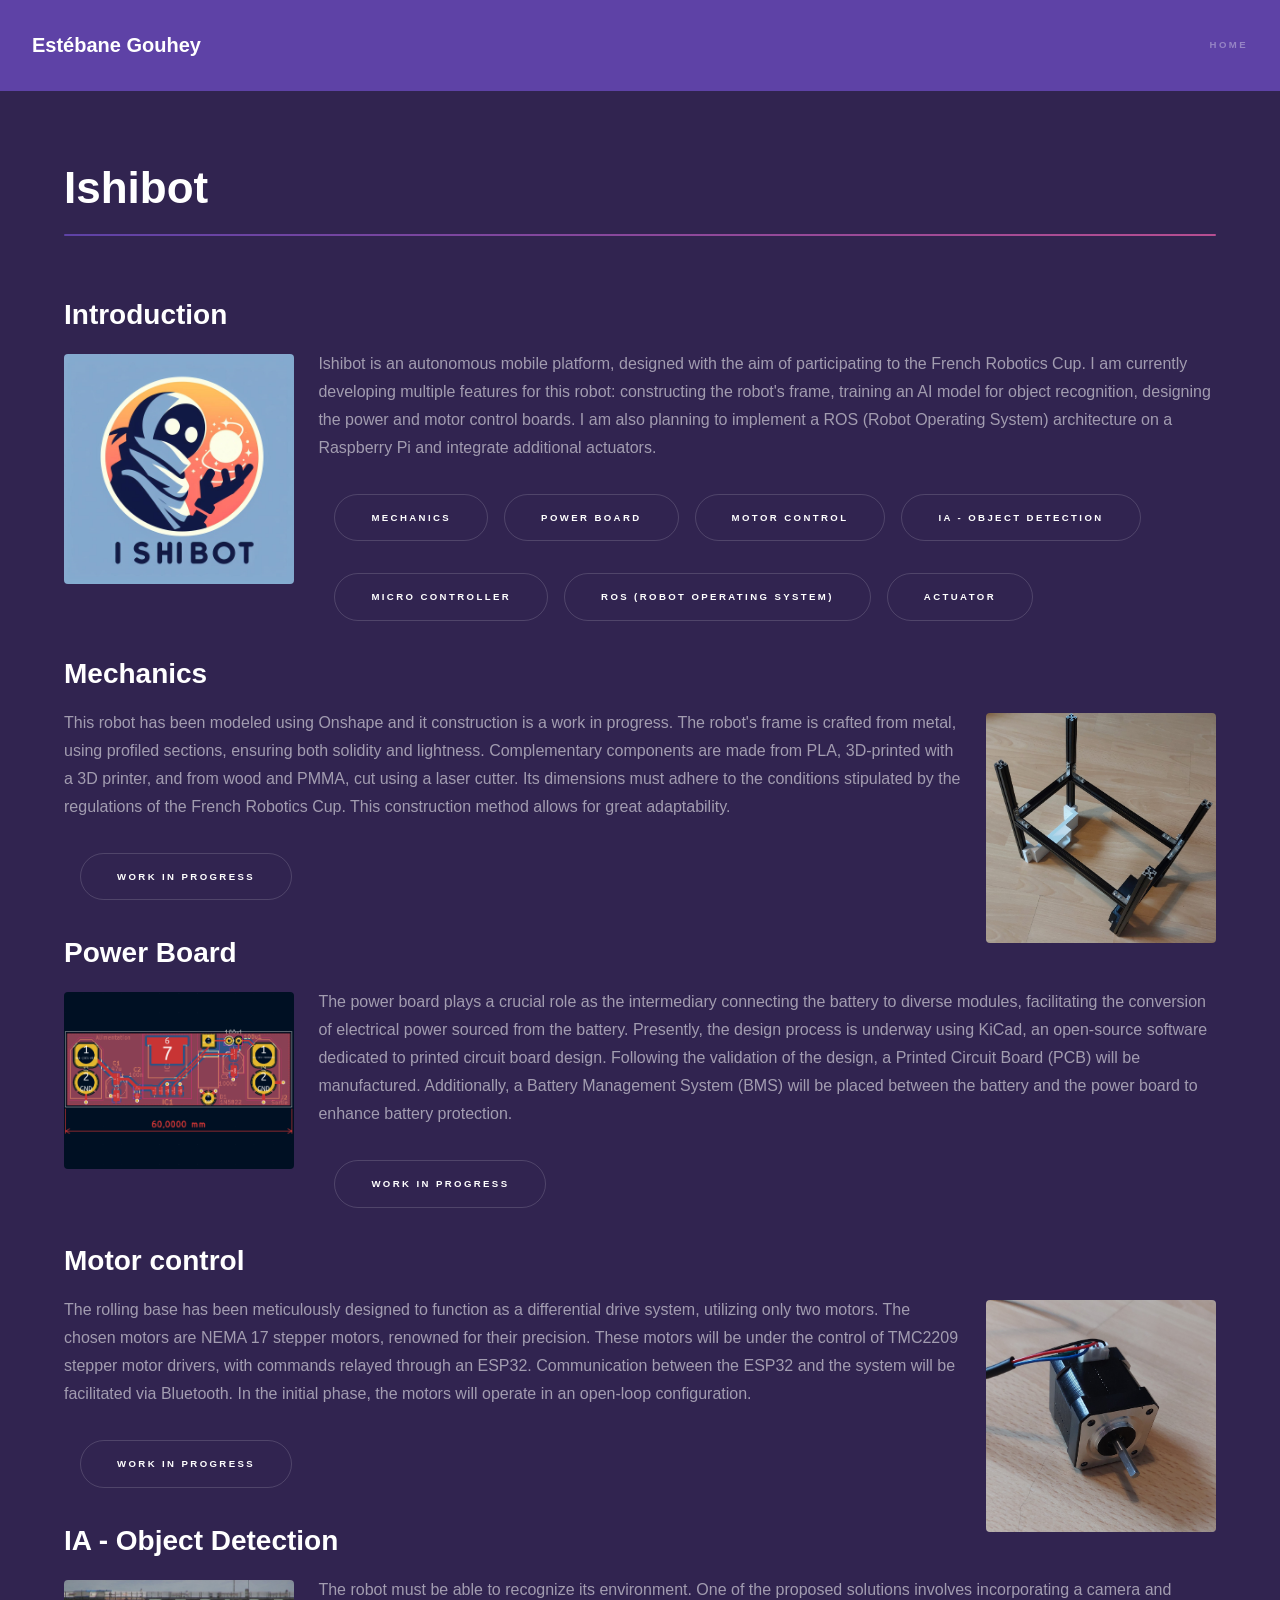
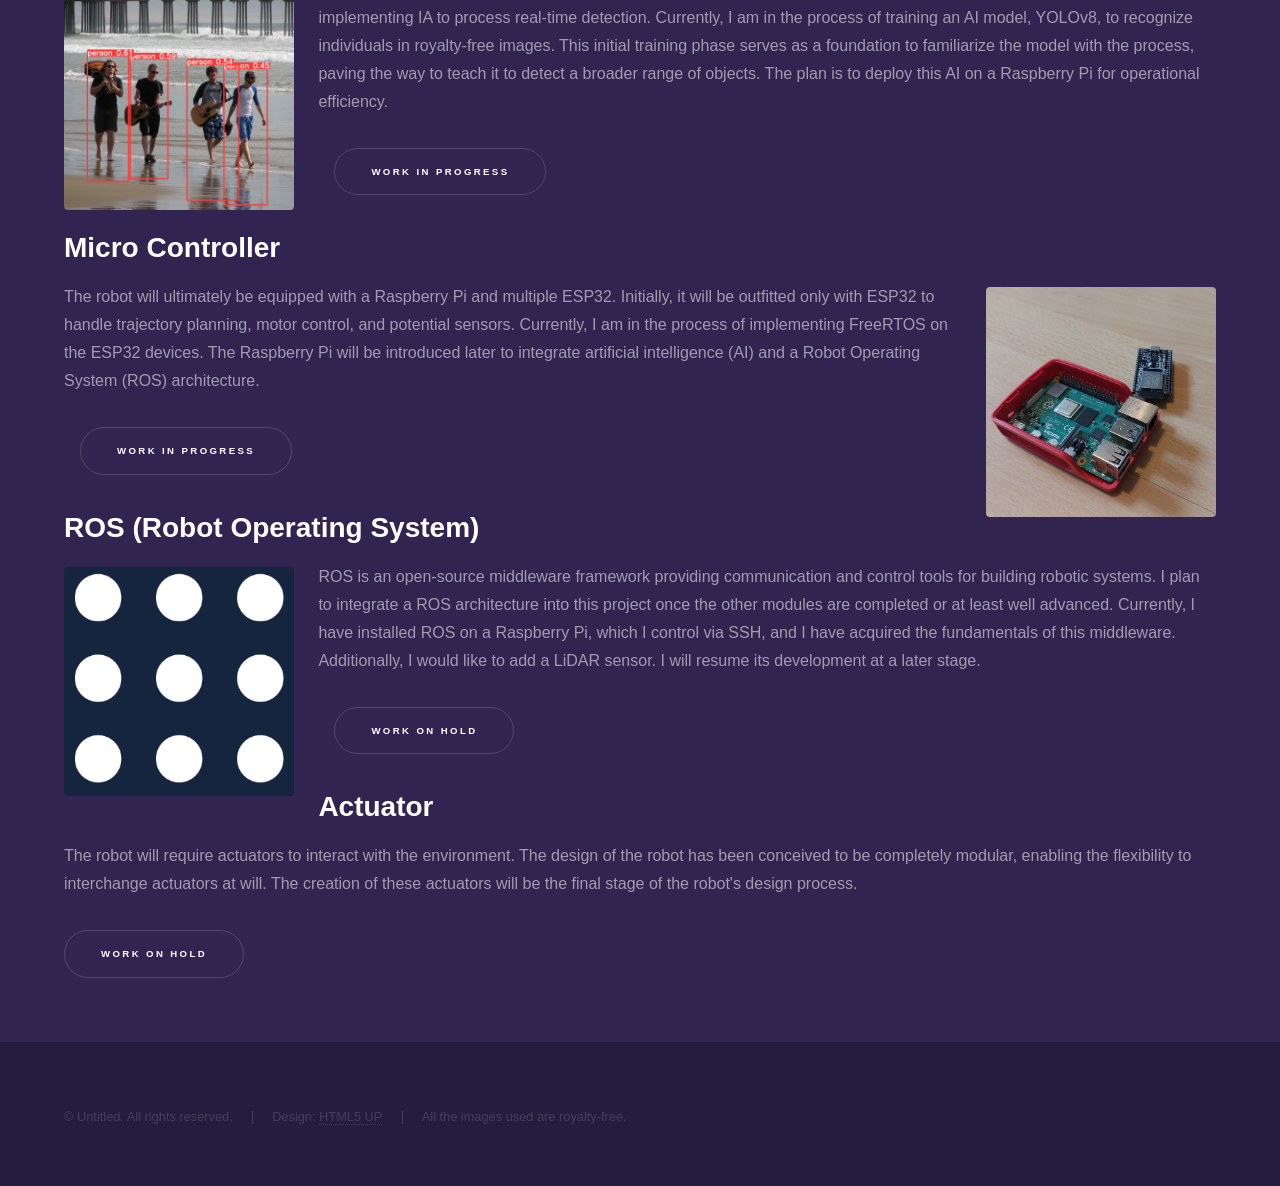
==== commit e79ce08b: "Add files via upload" ====
--- a/ishibot.html
+++ b/ishibot.html
@@ -29,74 +29,76 @@
 
 							<section id="Introduction">
 								<h2>Introduction</h2>
-								<p><span class="image right"><img src="images/ishibot2.jpg" alt="" /></span>Ishibot is an autonomous mobile platform, designed with the aim of participating to the French Robotics Cup. I am currently developing multiple features for this robot: constructing the robot's frame, training an AI model for object recognition, designing the power and motor control boards. I am also planning to implement a ROS (Robot Operating System) architecture on a Raspberry Pi and integrate additional actuators.</p>
+								<p><span class="image left"><img src="images/ishibot2.jpg" alt="" /></span>Ishibot is an autonomous mobile platform, designed with the aim of participating to the French Robotics Cup. I am currently developing multiple features for this robot: constructing the robot's frame, training an AI model for object recognition, designing the power and motor control boards. I am also planning to implement a ROS (Robot Operating System) architecture on a Raspberry Pi and integrate additional actuators.</p>
 								<ul class="actions">
-									<li><a href="#" class="button scrolly">Mechanics</a></li>
-									<li><a href="#" class="button scrolly">Power Board</a></li>
-									<li><a href="#" class="button scrolly">Motor Control</a></li>
-									<li><a href="#" class="button scrolly">ROS</a></li>
+									<li><a href="#Mechanics" class="button scrolly">Mechanics</a></li>
+									<li><a href="#PowerBoard" class="button scrolly">Power Board</a></li>
+									<li><a href="#MotorControl" class="button scrolly">Motor Control</a></li>
+									<li><a href="#IA-ObjectDetection" class="button scrolly">IA - Object Detection</a></li>
+									
 								</ul>
 								<ul class="actions">
-									<li><a href="#" class="button scrolly">Micro Controller</a></li>
-									<li><a href="#" class="button scrolly">IA - Object Detection</a></li>
-									<li><a href="#" class="button scrolly">Actuator</a></li>
+									<li><a href="#MicroController" class="button scrolly">Micro Controller</a></li>
+									<li><a href="#ROS" class="button scrolly">ROS (Robot Operating System)</a></li>
+									<li><a href="#Actuator" class="button scrolly">Actuator</a></li>
 								</ul>
 								
 							</section>
 
 							<section id="Mechanics">
 								<h2>Mechanics</h2>
-								<p><span class="image right"><img src="images/pic01.jpg" alt="" /></span>Afterward, the electronic design phase comes into play. I made the decision to use an Arduino Nano as the central processor. The next step involves soldering a perfboard to accommodate the Arduino, a power converter, four servo motors, a battery, and a switch. The choice of a perfboard is deliberate, as it provides a flexible platform for potential future expansions. This includes the incorporation of additional modules such as an ultrasonic sensor or a Bluetooth module.</p>
+								<p><span class="image right"><img src="images/frame.jpg" alt="" /></span>This robot has been modeled using Onshape and it construction is a work in progress. The robot's frame is crafted from metal, using profiled sections, ensuring both solidity and lightness. Complementary components are made from PLA, 3D-printed with a 3D printer, and from wood and PMMA, cut using a laser cutter. Its dimensions must adhere to the conditions stipulated by the regulations of the French Robotics Cup. This construction method allows for great adaptability. </p>
 								<ul class="actions">
-									<li><a href="" class="button">Documentation will arrived quickly</a></li>
+									<li><a href="" class="button">Work in progress</a></li>
 								</ul>
 							</section>
 
-							<section id="Power Board">
+							<section id="PowerBoard">
 								<h2>Power Board</h2>
-								<p><span class="image left"><img src="images/pic01.jpg" alt="" /></span>Afterward, the electronic design phase comes into play. I made the decision to use an Arduino Nano as the central processor. The next step involves soldering a perfboard to accommodate the Arduino, a power converter, four servo motors, a battery, and a switch. The choice of a perfboard is deliberate, as it provides a flexible platform for potential future expansions. This includes the incorporation of additional modules such as an ultrasonic sensor or a Bluetooth module.</p>
+								<p><span class="image left"><img src="images/PCB_TEST.png" alt="" /></span>
+									The power board plays a crucial role as the intermediary connecting the battery to diverse modules, facilitating the conversion of electrical power sourced from the battery. Presently, the design process is underway using KiCad, an open-source software dedicated to printed circuit board design. Following the validation of the design, a Printed Circuit Board (PCB) will be manufactured. Additionally, a Battery Management System (BMS) will be placed between the battery and the power board to enhance battery protection.</p>
 								<ul class="actions">
-									<li><a href="" class="button">Documentation will arrived quickly</a></li>
+									<li><a href="" class="button">Work in progress</a></li>
 								</ul>
 							</section>
 
-							<section id="Motor control">
+							<section id="MotorControl">
 								<h2>Motor control</h2>
-								<p><span class="image right"><img src="images/pic01.jpg" alt="" /></span>Afterward, the electronic design phase comes into play. I made the decision to use an Arduino Nano as the central processor. The next step involves soldering a perfboard to accommodate the Arduino, a power converter, four servo motors, a battery, and a switch. The choice of a perfboard is deliberate, as it provides a flexible platform for potential future expansions. This includes the incorporation of additional modules such as an ultrasonic sensor or a Bluetooth module.</p>
+								<p><span class="image right"><img src="images/motor.jpg" alt="" /></span>The rolling base has been meticulously designed to function as a differential drive system, utilizing only two motors. The chosen motors are NEMA 17 stepper motors, renowned for their precision. These motors will be under the control of TMC2209 stepper motor drivers, with commands relayed through an ESP32. Communication between the ESP32 and the system will be facilitated via Bluetooth. In the initial phase, the motors will operate in an open-loop configuration.</p>
 								<ul class="actions">
-									<li><a href="" class="button">Documentation will arrived quickly</a></li>
+									<li><a href="" class="button">Work in progress</a></li>
 								</ul>
 							</section>
 
-							<section id="IA - Object Detection">
+							<section id="IA-ObjectDetection">
 								<h2>IA - Object Detection</h2>
-								<p><span class="image left"><img src="images/pic01.jpg" alt="" /></span>Afterward, the electronic design phase comes into play. I made the decision to use an Arduino Nano as the central processor. The next step involves soldering a perfboard to accommodate the Arduino, a power converter, four servo motors, a battery, and a switch. The choice of a perfboard is deliberate, as it provides a flexible platform for potential future expansions. This includes the incorporation of additional modules such as an ultrasonic sensor or a Bluetooth module.</p>
+								<p><span class="image left"><img src="images/music.jpg" alt="" /></span>The robot must be able to recognize its environment. One of the proposed solutions involves incorporating a camera and implementing IA to process real-time detection. Currently, I am in the process of training an AI model, YOLOv8, to recognize individuals in royalty-free images. This initial training phase serves as a foundation to familiarize the model with the process, paving the way to teach it to detect a broader range of objects. The plan is to deploy this AI on a Raspberry Pi for operational efficiency.</p>
 								<ul class="actions">
-									<li><a href="" class="button">Documentation will arrived quickly</a></li>
+									<li><a href="" class="button">Work in progress</a></li>
 								</ul>
 							</section>
 
-							<section id="Micro Controller">
+							<section id="MicroController">
 								<h2>Micro Controller</h2>
-								<p><span class="image right"><img src="images/pic01.jpg" alt="" /></span>Afterward, the electronic design phase comes into play. I made the decision to use an Arduino Nano as the central processor. The next step involves soldering a perfboard to accommodate the Arduino, a power converter, four servo motors, a battery, and a switch. The choice of a perfboard is deliberate, as it provides a flexible platform for potential future expansions. This includes the incorporation of additional modules such as an ultrasonic sensor or a Bluetooth module.</p>
+								<p><span class="image right"><img src="images/microship.jpg" alt="" /></span>The robot will ultimately be equipped with a Raspberry Pi and multiple ESP32. Initially, it will be outfitted only with ESP32 to handle trajectory planning, motor control, and potential sensors. Currently, I am in the process of implementing FreeRTOS on the ESP32 devices. The Raspberry Pi will be introduced later to integrate artificial intelligence (AI) and a Robot Operating System (ROS) architecture. </p>
 								<ul class="actions">
-									<li><a href="" class="button">Documentation will arrived quickly</a></li>
+									<li><a href="" class="button">Work in progress</a></li>
 								</ul>
 							</section>
 
 							<section id="ROS">
-								<h2>ROS</h2>
-								<p><span class="image left"><img src="images/pic01.jpg" alt="" /></span>Afterward, the electronic design phase comes into play. I made the decision to use an Arduino Nano as the central processor. The next step involves soldering a perfboard to accommodate the Arduino, a power converter, four servo motors, a battery, and a switch. The choice of a perfboard is deliberate, as it provides a flexible platform for potential future expansions. This includes the incorporation of additional modules such as an ultrasonic sensor or a Bluetooth module.</p>
+								<h2>ROS (Robot Operating System)</h2>
+								<p><span class="image left"><img src="images/ROS.png" alt="" /></span>ROS is an open-source middleware framework providing communication and control tools for building robotic systems. I plan to integrate a ROS architecture into this project once the other modules are completed or at least well advanced. Currently, I have installed ROS on a Raspberry Pi, which I control via SSH, and I have acquired the fundamentals of this middleware. Additionally, I would like to add a LiDAR sensor. I will resume its development at a later stage.</p>
 								<ul class="actions">
-									<li><a href="" class="button">Documentation will arrived quickly</a></li>
+									<li><a href="" class="button">Work on hold</a></li>
 								</ul>
 							</section>
 
 							<section id="Actuator">
 								<h2>Actuator</h2>
-								<p><span class="image right"><img src="images/pic01.jpg" alt="" /></span>Afterward, the electronic design phase comes into play. I made the decision to use an Arduino Nano as the central processor. The next step involves soldering a perfboard to accommodate the Arduino, a power converter, four servo motors, a battery, and a switch. The choice of a perfboard is deliberate, as it provides a flexible platform for potential future expansions. This includes the incorporation of additional modules such as an ultrasonic sensor or a Bluetooth module.</p>
+								<p>The robot will require actuators to interact with the environment. The design of the robot has been conceived to be completely modular, enabling the flexibility to interchange actuators at will. The creation of these actuators will be the final stage of the robot's design process.</p>
 								<ul class="actions">
-									<li><a href="" class="button">Documentation will arrived quickly</a></li>
+									<li><a href="" class="button">Work on hold</a></li>
 								</ul>
 							</section>
 						</div>
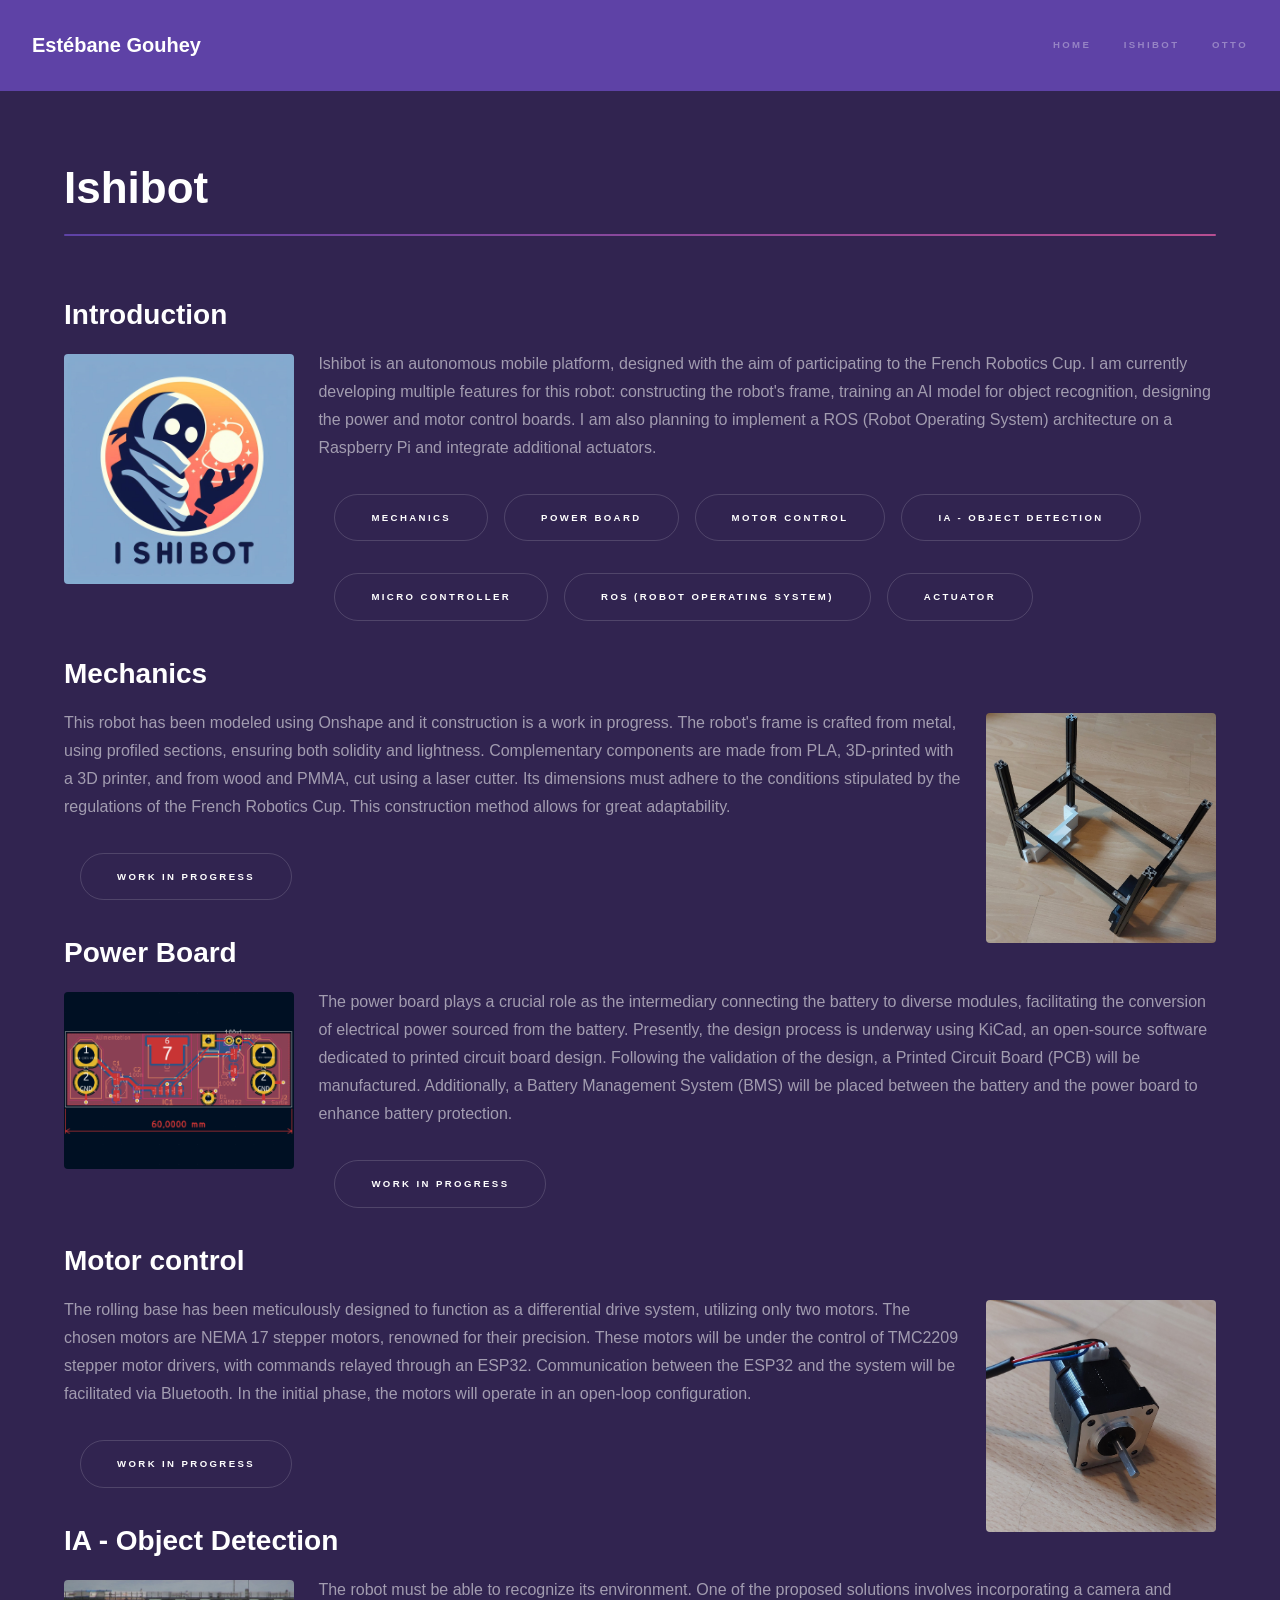
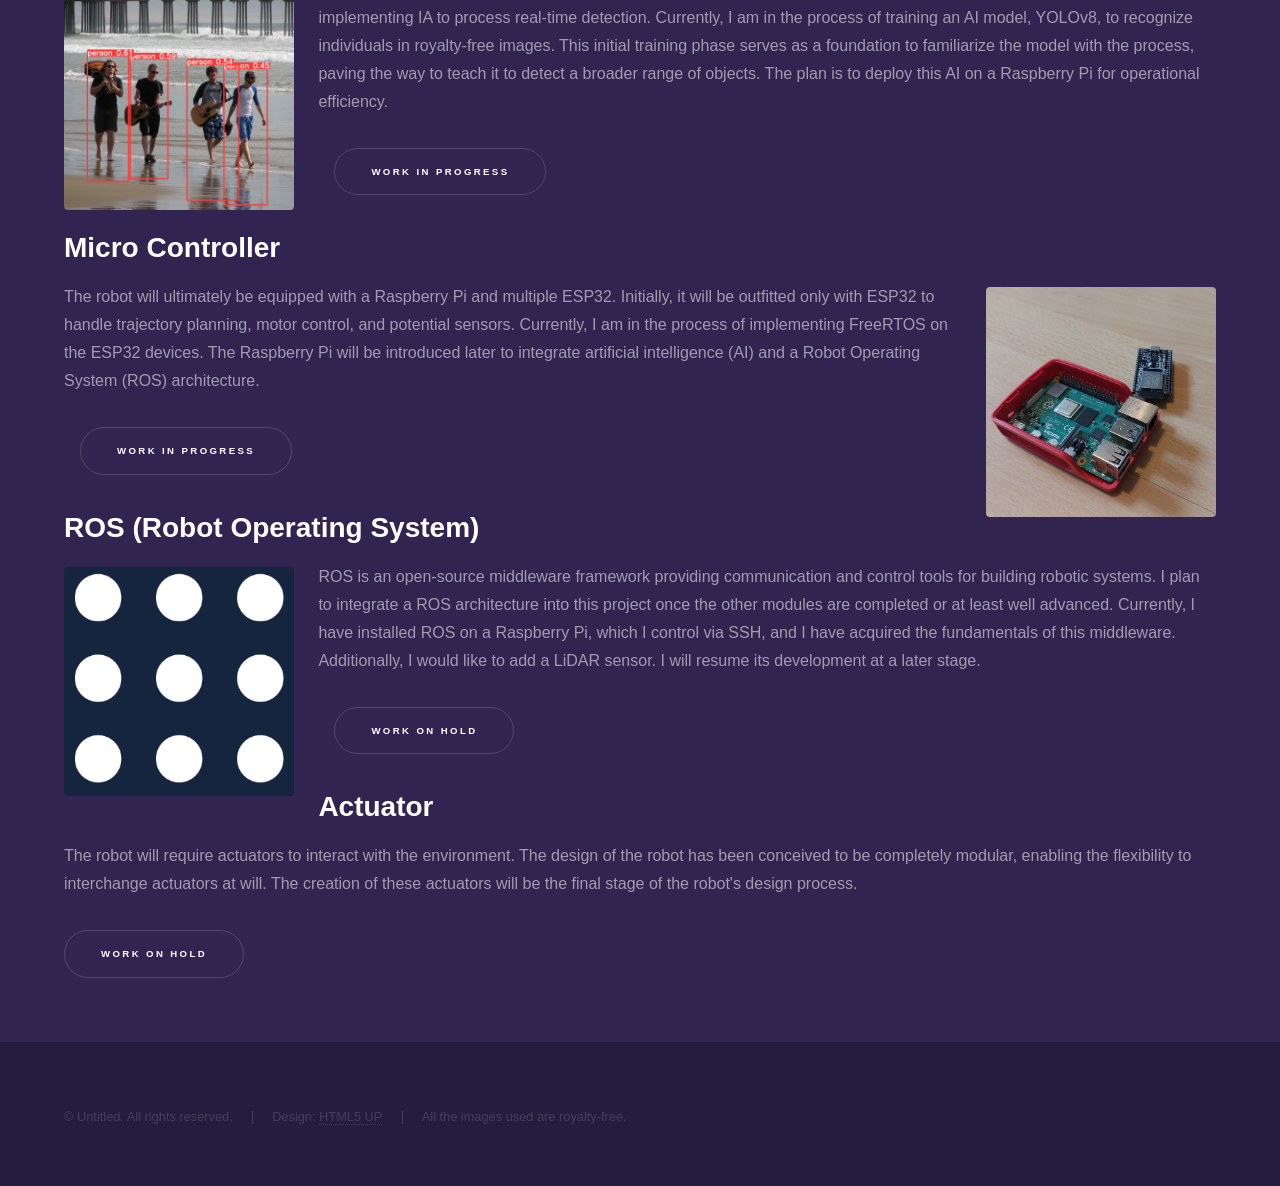
==== commit 0c5f7166: "Add files via upload" ====
--- a/ishibot.html
+++ b/ishibot.html
@@ -15,6 +15,8 @@
 				<nav>
 					<ul>
 						<li><a href="index.html">Home</a></li>
+						<li><a href="ishibot.html">Ishibot</a></li>
+						<li><a href="otto.html">Otto</a></li>
 					</ul>
 				</nav>
 			</header>
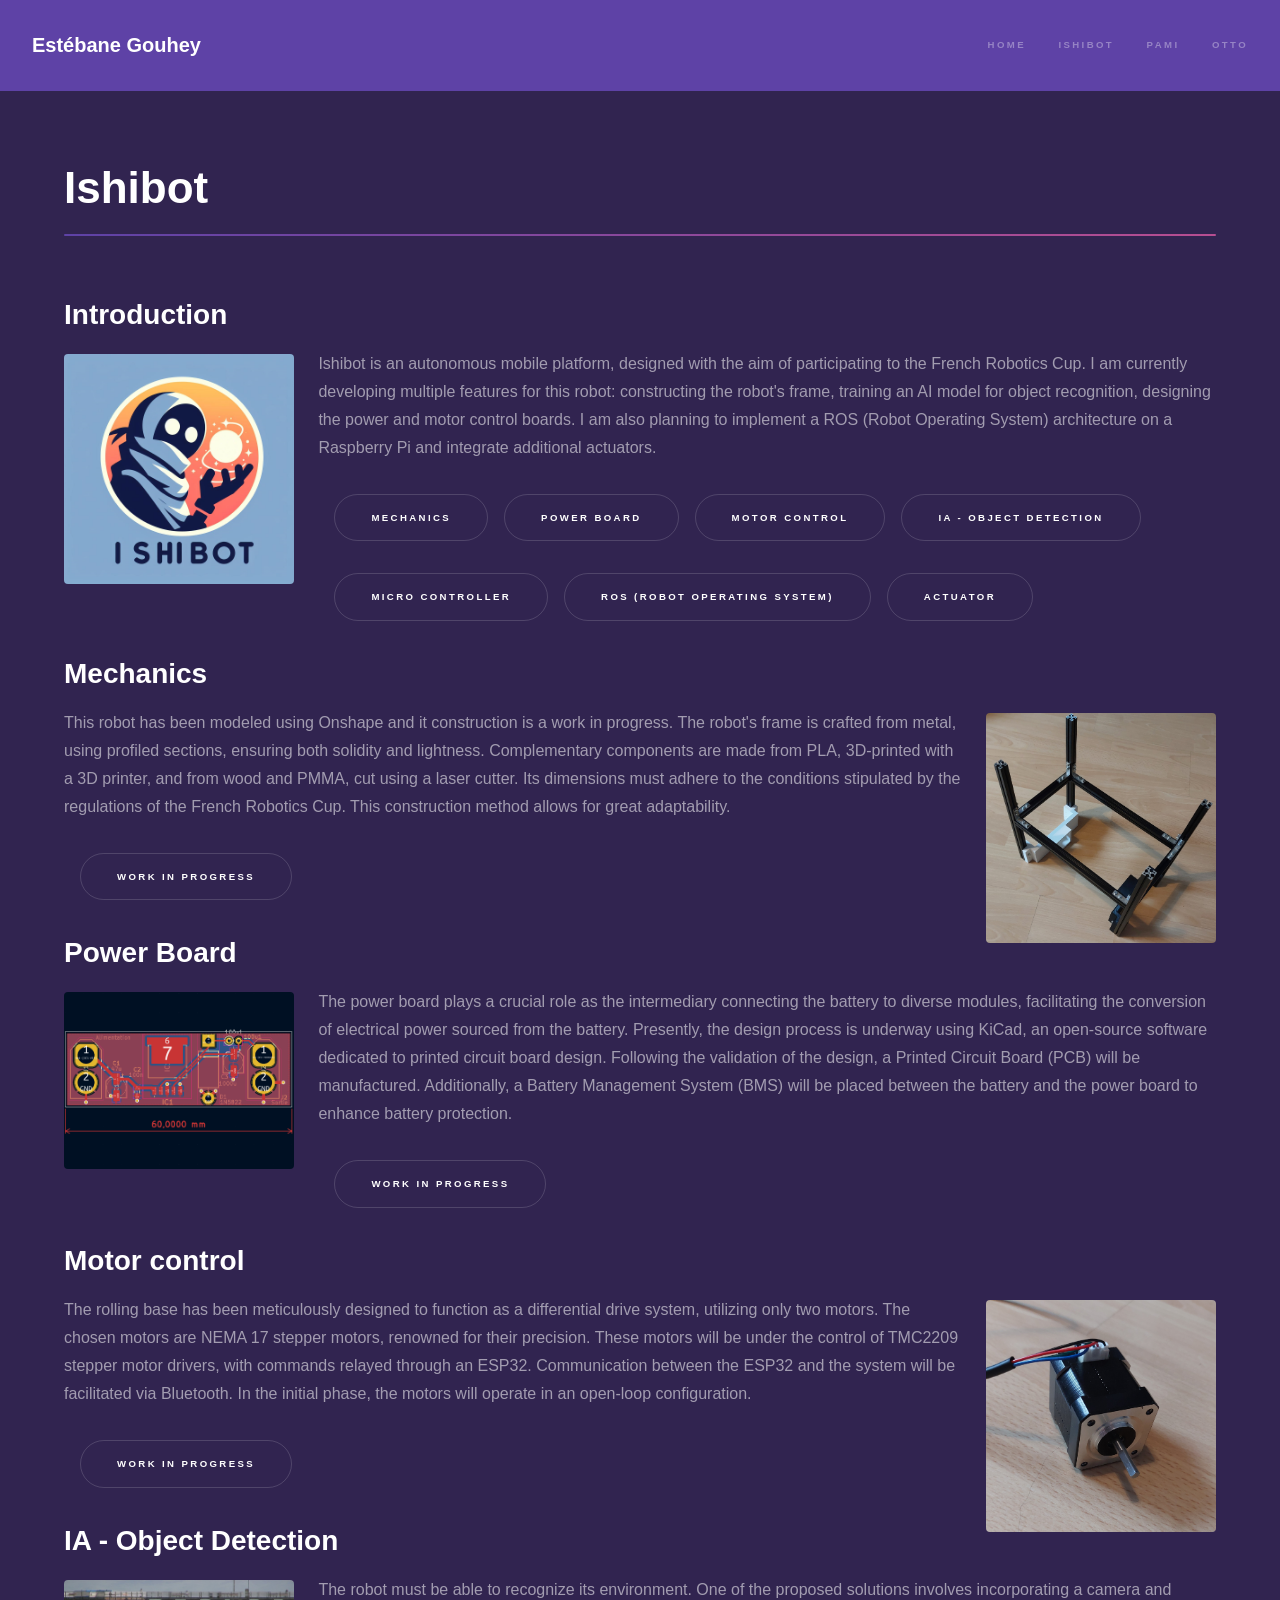
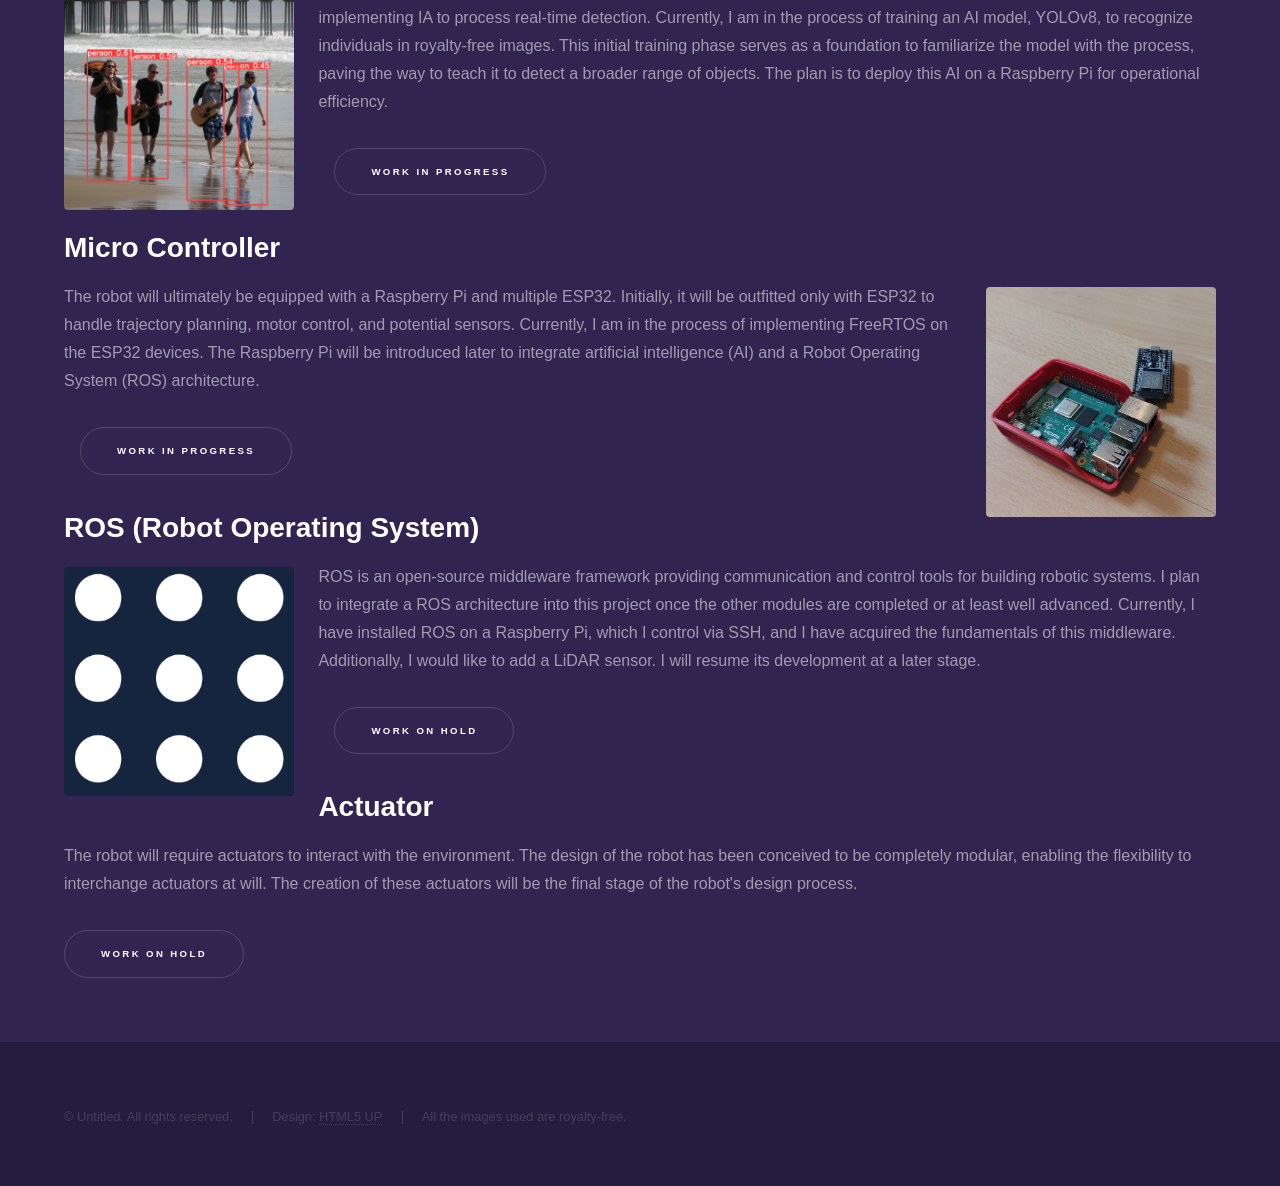
==== commit 7557705a: "Add files via upload" ====
--- a/ishibot.html
+++ b/ishibot.html
@@ -16,6 +16,7 @@
 					<ul>
 						<li><a href="index.html">Home</a></li>
 						<li><a href="ishibot.html">Ishibot</a></li>
+						<li><a href="pami.html">Pami</a></li>
 						<li><a href="otto.html">Otto</a></li>
 					</ul>
 				</nav>
@@ -37,7 +38,6 @@
 									<li><a href="#PowerBoard" class="button scrolly">Power Board</a></li>
 									<li><a href="#MotorControl" class="button scrolly">Motor Control</a></li>
 									<li><a href="#IA-ObjectDetection" class="button scrolly">IA - Object Detection</a></li>
-									
 								</ul>
 								<ul class="actions">
 									<li><a href="#MicroController" class="button scrolly">Micro Controller</a></li>
--- a/assets/css/main.css
+++ b/assets/css/main.css
@@ -2568,6 +2568,10 @@
 		position: relative;
 	}
 
+		.clear {
+			clear: both;
+		}
+
 		.image img {
 			border-radius: 0.25em;
 			display: block;
